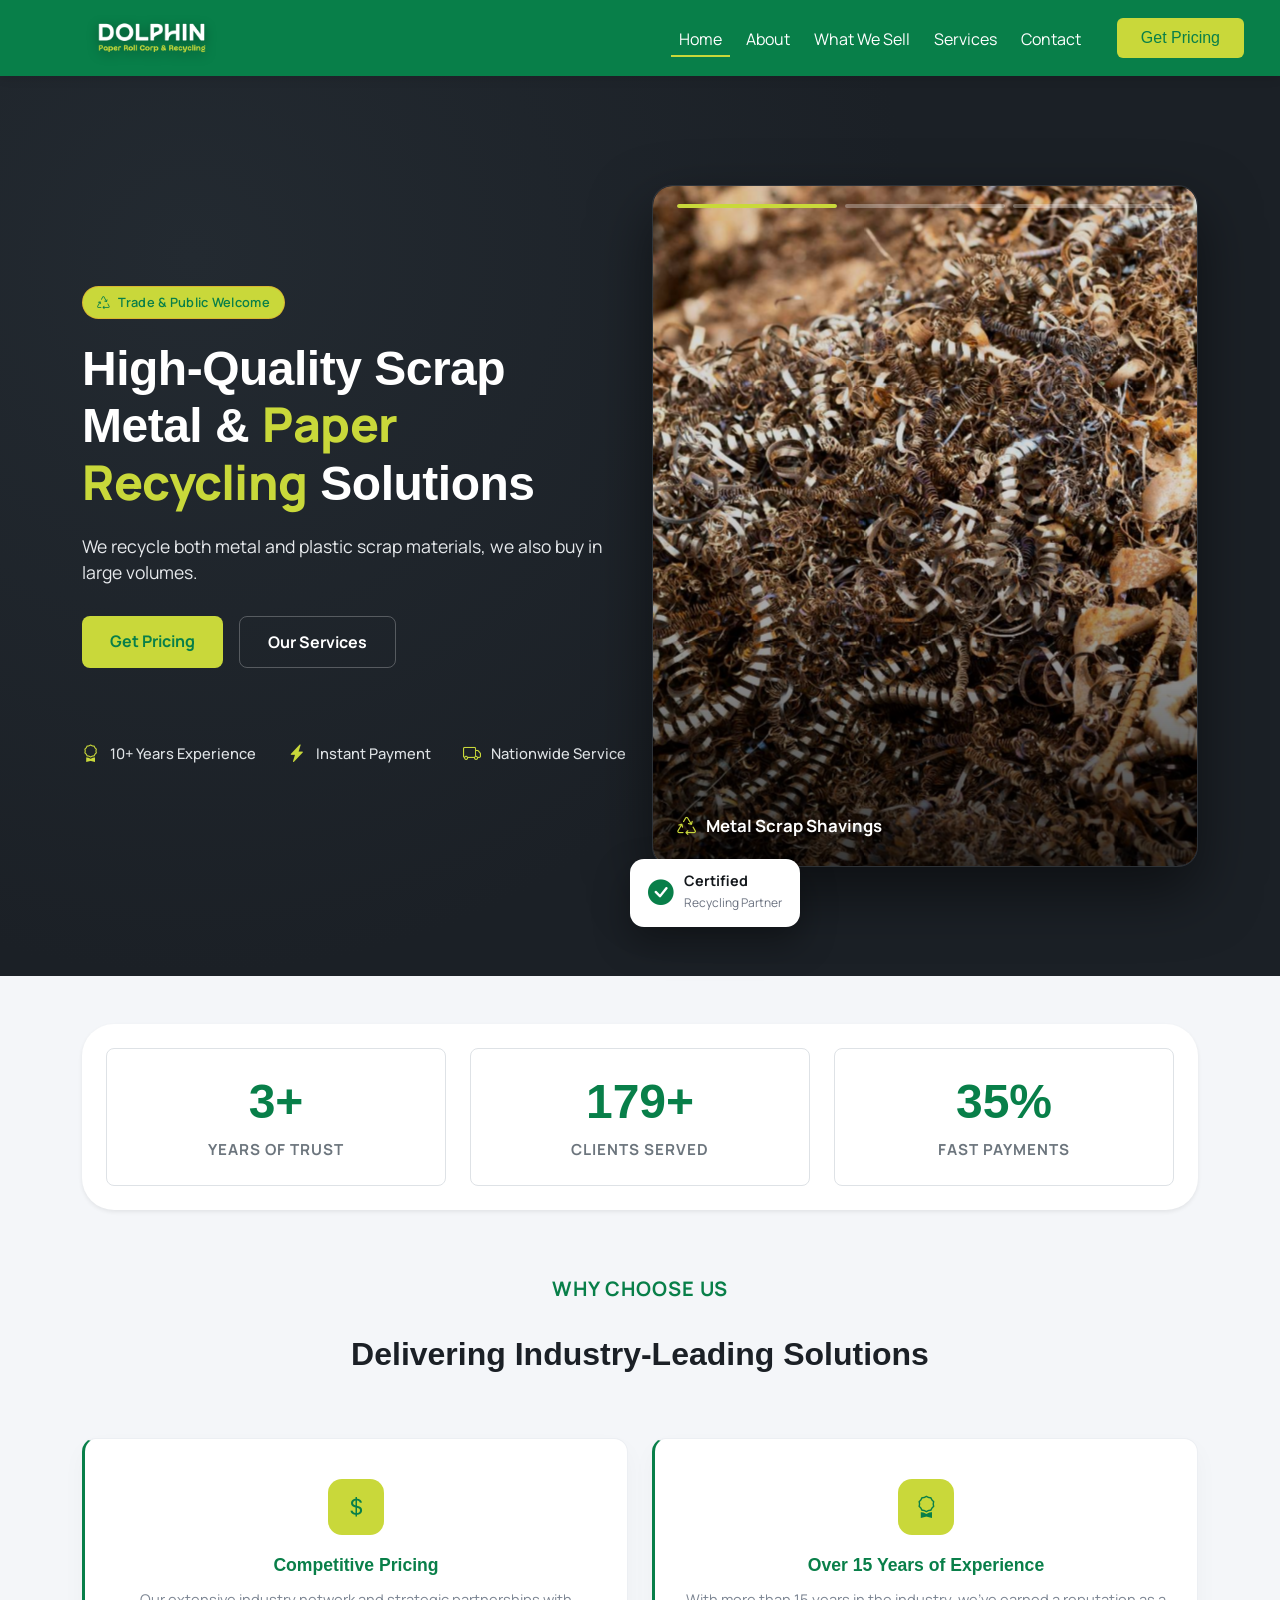
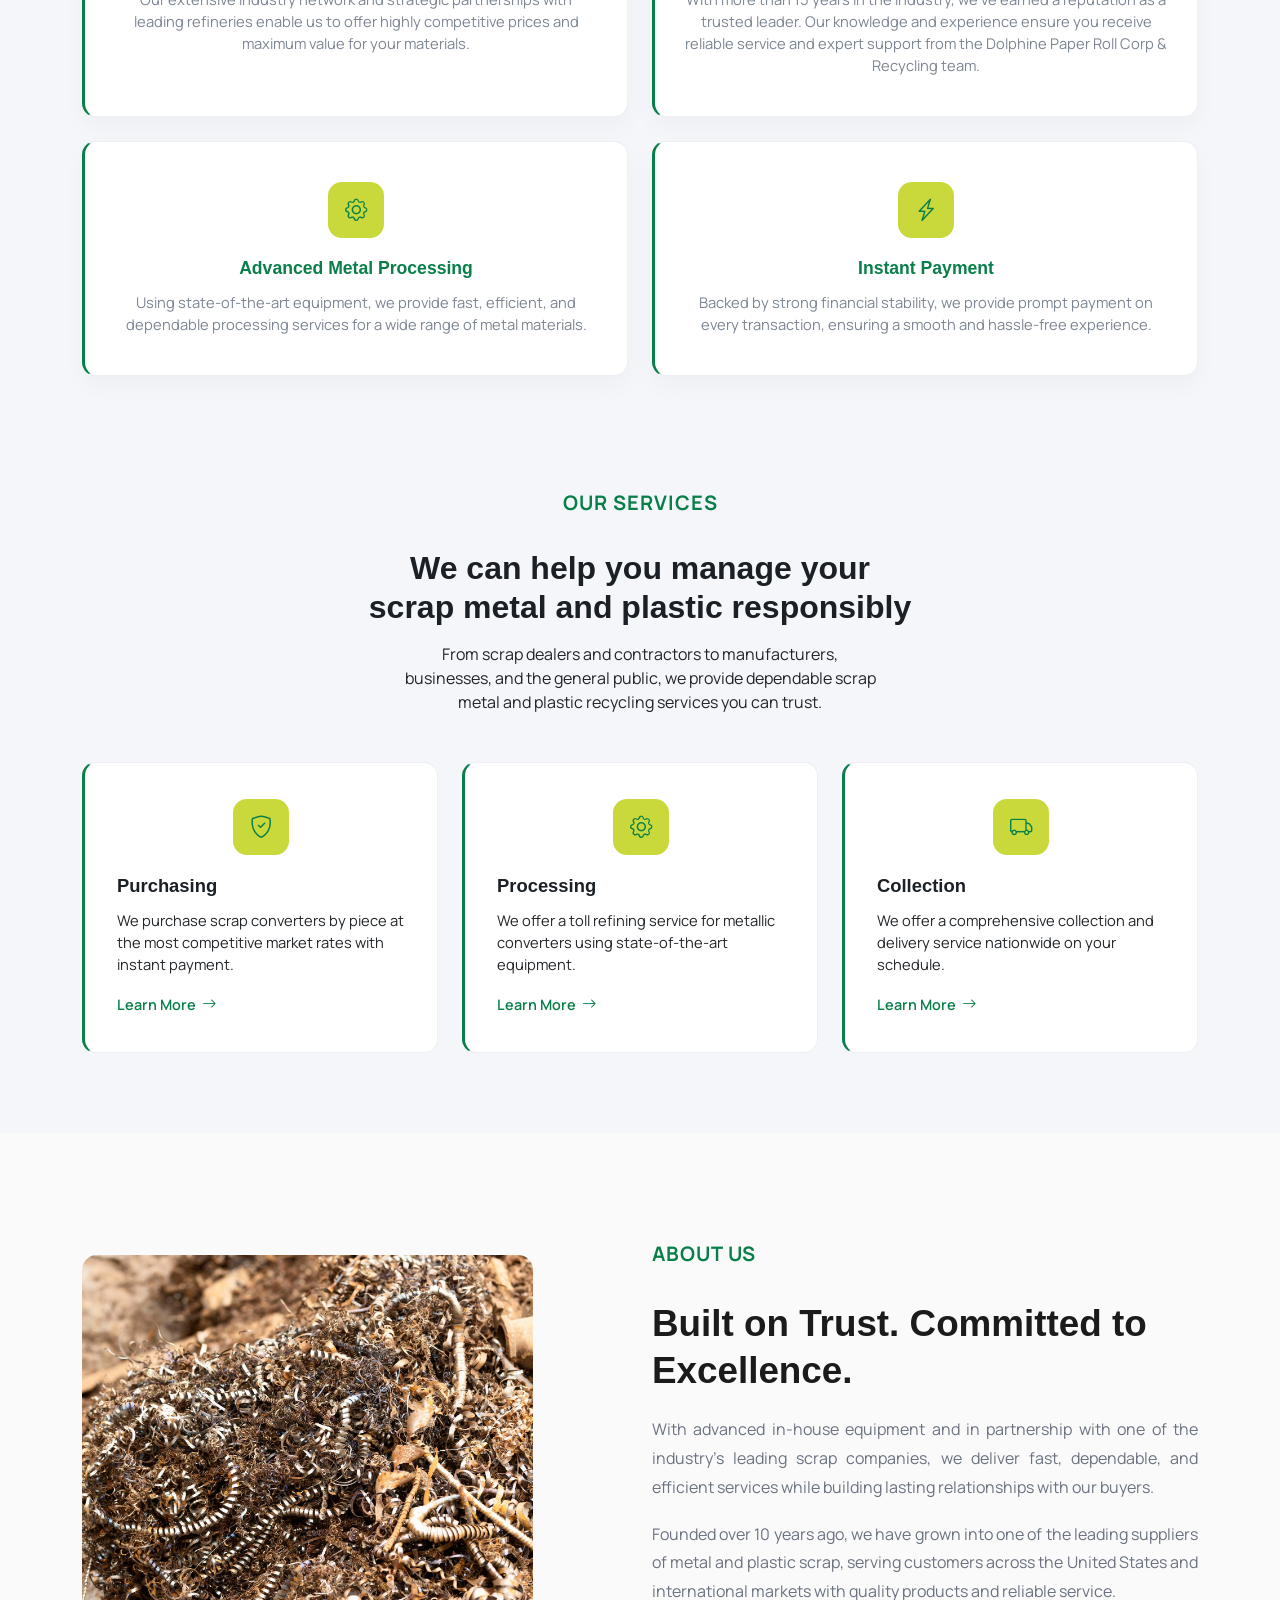
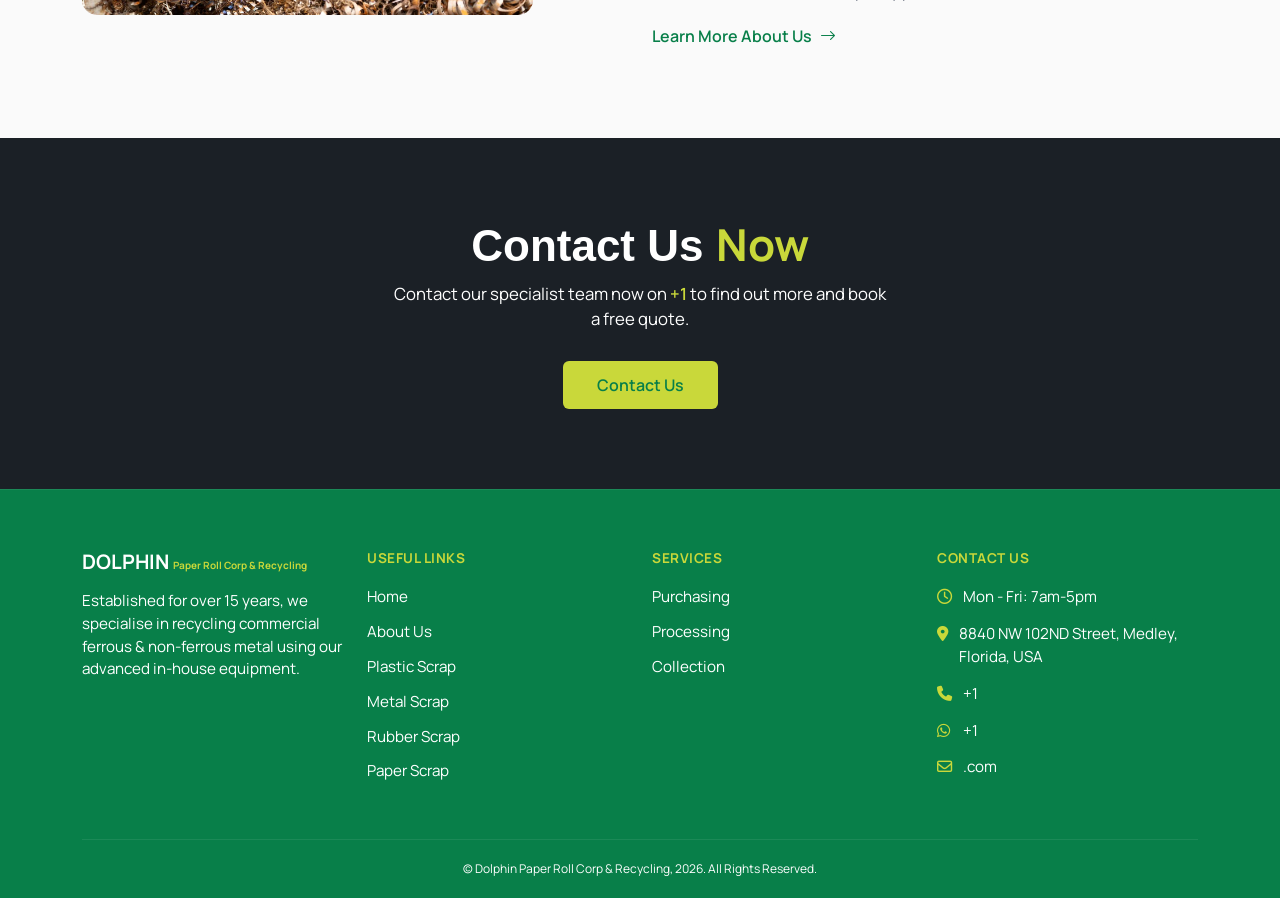
==== index.html @ 113de3b0 "Add files via upload" ====
<!DOCTYPE html>
<html lang="en">

<head>
    <meta charset="UTF-8">
    <meta name="viewport" content="width=device-width, initial-scale=1.0">

    <link href="https://cdn.jsdelivr.net/npm/bootstrap@5.3.8/dist/css/bootstrap.min.css" rel="stylesheet"
        integrity="sha384-sRIl4kxILFvY47J16cr9ZwB07vP4J8+LH7qKQnuqkuIAvNWLzeN8tE5YBujZqJLB" crossorigin="anonymous">

    <!-- Bootstrap Icons -->
    <link rel="stylesheet" href="https://cdn.jsdelivr.net/npm/bootstrap-icons@1.11.3/font/bootstrap-icons.css">
    <!-- Google Font -->
    <link rel="preconnect" href="https://fonts.googleapis.com">
    <link href="https://fonts.googleapis.com/css2?family=Manrope:wght@400;500;600;700;800&display=swap"
        rel="stylesheet">

    <link rel="stylesheet" href="https://cdnjs.cloudflare.com/ajax/libs/font-awesome/6.7.2/css/all.min.css">

    <link rel="stylesheet" href="dolphin.css">

    <title>Dolphin Paper Roll Corp & Recycling</title>
</head>

<body>

    <!-- navbar -->

    <nav class="navbar navbar-expand-lg py-3 custom-navbar sticky-top">
        <div class="container-fluid mx-4">

            <!-- Logo -->
            <a class="navbar-brand logo-wrap" href="#">
                <img src="DOLPHIN.png" alt="Dolphin Logo" class="logo-img">
            </a>

            <!-- Custom animated toggler -->
            <button class="nav-toggler" type="button" id="navToggler" aria-controls="mobileNav" aria-expanded="false"
                aria-label="Toggle navigation">
                <span class="bar bar1"></span>
                <span class="bar bar2"></span>
                <span class="bar bar3"></span>
            </button>

            <!-- Desktop links -->
            <div class="navbar-collapse-desktop justify-content-end" id="navbarNav">
                <ul class="navbar-nav align-items-lg-center">
                    <li class="nav-item"><a class="nav-link" href="index.html">Home</a></li>
                    <li class="nav-item"><a class="nav-link" href="about.html">About</a></li>
                    <li class="nav-item"><a class="nav-link" href="wws.html">What We Sell</a></li>
                    <li class="nav-item"><a class="nav-link" href="services.html">Services</a></li>
                    <li class="nav-item"><a class="nav-link" href="contact.html">Contact</a></li>
                    <li class="nav-item ms-lg-4 mt-3 mt-lg-0">
                        <button class="btn btn-quote">Get Pricing</button>
                    </li>
                </ul>
            </div>

        </div>

        <!-- Mobile slide-in panel -->
        <div class="mobile-nav" id="mobileNav">
            <ul class="mobile-nav-links">
                <li><a href="index.html" class="active">Home</a></li>
                <li><a href="about.html">About</a></li>
                <li><a href="wws.html">What We Sell</a></li>
                <li><a href="services.html">Services</a></li>
                <li><a href="contact.html">Contact</a></li>
                <li class="mt-4"><button class="btn btn-quote w-100">Get Pricing</button></li>
            </ul>
        </div>

        <!-- Dark overlay behind mobile panel -->
        <div class="nav-overlay" id="navOverlay"></div>
    </nav>


    <!-- hero section -->

    <section class="hero-section">
        <div class="container">
            <div class="row align-items-center gy-5">

                <!-- LEFT: Text content -->
                <div class="col-lg-6 hero-text order-2 order-lg-1">
                    <span class="eyebrow">
                        <i class="bi bi-recycle"></i> Trade &amp; Public Welcome
                    </span>

                    <h1 class="hero-heading">
                        High-Quality Scrap Metal &amp;
                        <span class="accent"> Paper Recycling</span> Solutions
                    </h1>

                    <p class="hero-subtext">
                        We recycle both metal and plastic scrap materials, we also buy in large volumes.
                    </p>
                    <!--  <p class="hero-subtext-muted">Open to both Trade and Public.</p> -->

                    <div class="hero-buttons py-4">
                        <a href="#quote" class="btn btn-cta-primary">Get Pricing</a>
                        <a href="#services" class="btn btn-cta-secondary">Our Services</a>
                    </div>

                    <div class="hero-stats">
                        <div class="stat-item">
                            <i class="bi bi-award"></i>
                            <span>10+ Years Experience</span>
                        </div>
                        <div class="stat-item">
                            <i class="bi bi-lightning-charge-fill"></i>
                            <span>Instant Payment</span>
                        </div>
                        <div class="stat-item">
                            <i class="bi bi-truck"></i>
                            <span>Nationwide Service</span>
                        </div>
                    </div>
                </div>

                <!-- RIGHT: Image slideshow card -->
                <div class="col-lg-6 order-1 order-lg-2">
                    <div class="slideshow-card">
                        <div id="heroCarousel" class="carousel slide hero-carousel" data-bs-ride="carousel"
                            data-bs-interval="3500">
                            <div class="carousel-inner">

                                <div class="carousel-item active">
                                    <img src="4.jpg" alt="Scrap metal yard">
                                    <div class="slide-caption">
                                        <i class="bi bi-recycle"></i> Metal Scrap Shavings
                                    </div>
                                </div>

                                <div class="carousel-item">
                                    <img src="2.jpg" alt="Recycling truck loading scrap">
                                    <div class="slide-caption">
                                        <i class="bi bi-truck"></i>Scrap Collection
                                    </div>
                                </div>

                                <div class="carousel-item">
                                    <img src="3.jpg" alt="Plastic recycling bales">
                                    <div class="slide-caption">
                                        <i class="bi bi-arrow-repeat"></i> Metal Recycling
                                    </div>
                                </div>

                            </div>

                            <!-- Progress indicators -->
                            <div class="carousel-progress">
                                <button type="button" data-bs-target="#heroCarousel" data-bs-slide-to="0" class="active"
                                    aria-current="true" aria-label="Slide 1"><span></span></button>
                                <button type="button" data-bs-target="#heroCarousel" data-bs-slide-to="1"
                                    aria-label="Slide 2"><span></span></button>
                                <button type="button" data-bs-target="#heroCarousel" data-bs-slide-to="2"
                                    aria-label="Slide 3"><span></span></button>
                            </div>
                        </div>

                        <div class="floating-badge">
                            <i class="bi bi-check-circle-fill"></i>
                            <div>
                                <strong>Certified</strong>
                                <small>Recycling Partner</small>
                            </div>
                        </div>
                    </div>
                </div>

            </div>
        </div>
    </section>


    <!-- counter animation -->
    <section class="py-5" style="background-color: #f4f6f9;">
        <div class="container">

            <div class="bg-white rounded-5 shadow-sm p-4">

                <div class="row g-4 text-center">

                    <!-- Card 1 -->
                    <div class="col-md-4 rounded-3">
                        <div class="border rounded-3 py-4 px-3 h-100 bg-white">
                            <h2 class="fw-bold display-5 mb-2 counter" style="color:#087f49;" data-target="10"
                                data-suffix="+">
                                0
                            </h2>

                            <p class="text-uppercase fw-bold text-secondary mb-0"
                                style="font-size:0.95rem; letter-spacing:1px;">
                                Years of Trust
                            </p>
                        </div>
                    </div>

                    <!-- Card 2 -->
                    <div class="col-md-4">
                        <div class="border rounded-3 py-4 px-3 h-100 bg-white">
                            <h2 class="fw-bold display-5 mb-2 counter" style="color:#087f49;" data-target="500"
                                data-suffix="+">
                                0
                            </h2>

                            <p class="text-uppercase fw-bold text-secondary mb-0"
                                style="font-size:0.95rem; letter-spacing:1px;">
                                Clients Served
                            </p>
                        </div>
                    </div>

                    <!-- Card 3 -->
                    <div class="col-md-4">
                        <div class="border rounded-3 py-4 px-3 h-100 bg-white">
                            <h2 class="fw-bold display-5 mb-2 counter" style="color:#087f49;" data-target="100"
                                data-suffix="%">
                                0
                            </h2>

                            <p class="text-uppercase fw-bold text-secondary mb-0"
                                style="font-size:0.95rem; letter-spacing:1px;">
                                Fast Payments
                            </p>
                        </div>
                    </div>

                </div>

            </div>

        </div>
    </section>



    <!-- Why Choose Us -->
    <section class="choose py-3">
        <div class="container">
            <div class="text-center mb-5">
                <div class="eyebro">Why Choose Us</div>
                <h2 class="section-title py-3">Delivering Industry-Leading Solutions</h2>
            </div>
            <div class="row g-4">
                <div class="col-md-6">
                    <div class="feature-card">
                        <div class="icon-badge"><i class="bi bi-currency-dollar"></i></div>
                        <h4>Competitive Pricing</h4>
                        <p>Our extensive industry network and strategic partnerships with leading refineries enable us
                            to offer highly competitive prices and maximum value for your materials.</p>
                    </div>
                </div>
                <div class="col-md-6">
                    <div class="feature-card">
                        <div class="icon-badge"><i class="bi bi-award"></i></div>
                        <h4>Over 15 Years of Experience</h4>
                        <p>With more than 15 years in the industry, we've earned a reputation as a trusted leader. Our
                            knowledge and experience ensure you receive reliable service and expert support from the
                            Dolphine Paper Roll Corp & Recycling team.</p>
                    </div>
                </div>
                <div class="col-md-6">
                    <div class="feature-card">
                        <div class="icon-badge"><i class="bi bi-gear"></i></div>
                        <h4>Advanced Metal Processing</h4>
                        <p>Using state-of-the-art equipment, we provide fast, efficient, and dependable processing
                            services for a wide range of metal materials.</p>
                    </div>
                </div>
                <div class="col-md-6">
                    <div class="feature-card">
                        <div class="icon-badge"><i class="bi bi-lightning-charge"></i></div>
                        <h4>Instant Payment</h4>
                        <p>Backed by strong financial stability, we provide prompt payment on every transaction,
                            ensuring a smooth and hassle-free experience.</p>
                    </div>
                </div>
            </div>
        </div>
    </section>




    <!-- Our Services -->
    <section class="our-services">
        <div class="container">
            <div class="text-center mb-5">
                <div class="eyebro py-3">Our Services</div>
                <h2 class="section-title">We can help you manage your<br>scrap metal and plastic responsibly</h2>
                <p class="lead-sub mt-3">From scrap dealers and contractors to manufacturers, businesses, and the
                    general public, we provide dependable scrap metal and plastic recycling services you can trust.</p>
            </div>
            <div class="row g-4">
                <div class="col-md-4">
                    <div class="service-card">
                        <div class="icon-badge"><i class="bi bi-shield-check"></i></div>
                        <h4>Purchasing</h4>
                        <p>We purchase scrap converters by piece at the most competitive market rates with instant
                            payment.</p> <a href="#" class="learn-more">Learn More <i class="bi bi-arrow-right"></i></a>
                    </div>
                </div>
                <div class="col-md-4">
                    <div class="service-card">
                        <div class="icon-badge"><i class="bi bi-gear"></i></div>
                        <h4>Processing</h4>
                        <p>We offer a toll refining service for metallic converters using state-of-the-art equipment.
                        </p> <a href="#" class="learn-more">Learn More <i class="bi bi-arrow-right"></i></a>
                    </div>
                </div>
                <div class="col-md-4">
                    <div class="service-card">
                        <div class="icon-badge"><i class="bi bi-truck"></i></div>
                        <h4>Collection</h4>
                        <p>We offer a comprehensive collection and delivery service nationwide on your schedule.</p> <a
                            href="#" class="learn-more">Learn More <i class="bi bi-arrow-right"></i></a>
                    </div>
                </div>
            </div>
        </div>
    </section>




    <!-- about section  -->

    <section class="about-section">
        <div class="container">
            <div class="row align-items-center gy-4">

                <div class="col-lg-5">
                    <div class="about-image">
                        <img src="4.jpg" alt="Worker sorting scrap metal in a recycling facility">
                    </div>
                </div>

                <div class="col-lg-6 offset-lg-1">
                    <div class="eyebro py-3">About Us</div>

                    <h2 class="about-heading">
                        Built on Trust. Committed to Excellence.
                    </h2>

                    <p class="about-text">
                        With advanced in-house equipment and in partnership with one of the industry's leading scrap
                        companies, we deliver fast, dependable, and efficient services while building lasting
                        relationships with our buyers.
                    </p>

                    <p class="about-text">
                        Founded over 10 years ago, we have grown into one of the leading suppliers of metal and plastic
                        scrap, serving customers across the United States and international markets with quality
                        products and reliable service.
                    </p>

                    <a href="#" class="learn-more-link">
                        Learn More About Us
                        <i class="bi bi-arrow-right"></i>
                    </a>
                </div>

            </div>
        </div>
    </section>


    <!-- Contact CTA Section -->
    <section class="cta-section">
        <div class="container reveal reveal-scale">
            <h1>Contact Us <span class="highlight">Now</span></h1>
            <p> Contact our specialist team now on <a href="tel:+15053566399">+1</a> to find out more and
                book a free quote. </p> <a href="#" class="btn btn-contact">Contact Us</a>
        </div>
    </section>


    <!-- Footer -->
    <footer>
        <div class="container">
            <div class="row gy-4">
                <div class="col-md-6 col-lg-3 reveal reveal-up" data-delay="0">
                    <h5 class="brand-name fw-bold mb-3">DOLPHIN <span class="accent">Paper Roll Corp & Recycling</span>
                    </h5>
                    <p>Established for over 15 years, we specialise in recycling commercial ferrous &amp; non-ferrous
                        metal using our advanced in-house equipment.</p>
                </div>
                <div class="col-md-6 col-lg-3 reveal reveal-up" data-delay="80">
                    <h6>USEFUL LINKS</h6>
                    <ul>
                        <li><a href="#">Home</a></li>
                        <li><a href="#">About Us</a></li>
                        <li><a href="#">Plastic Scrap</a></li>
                        <li><a href="#">Metal Scrap</a></li>
                        <li><a href="#">Rubber Scrap</a></li>
                        <li><a href="#">Paper Scrap</a></li>
                    </ul>
                </div>
                <div class="col-md-6 col-lg-3 reveal reveal-up" data-delay="160">
                    <h6>SERVICES</h6>
                    <ul>
                        <li><a href="#">Purchasing</a></li>
                        <li><a href="#">Processing</a></li>
                        <li><a href="#">Collection</a></li>
                    </ul>
                </div>
                <div class="col-md-6 col-lg-3 reveal reveal-up" data-delay="240">
                    <h6>CONTACT US</h6>
                    <ul class="contact-list">
                        <li><i class="fa-regular fa-clock"></i><span>Mon - Fri: 7am-5pm</span></li>
                        <li><i class="fa-solid fa-location-dot"></i><span>8840 NW 102ND Street, Medley, Florida,
                                USA</span>
                        </li>
                        <li><i class="fa-solid fa-phone"></i><span>+1</span></li>
                        <li><i class="fa-brands fa-whatsapp"></i><span>+1 </span></li>
                        <li><i class="fa-regular fa-envelope"></i><span>.com</span></li>
                    </ul>
                </div>
            </div>
            <div class="footer-bottom">
                <p class="mb-0">&copy; Dolphin Paper Roll Corp & Recycling, <span id="current-year"></span>. All Rights
                    Reserved.</p>
            </div>
        </div>
    </footer>





    <!-- Back to top -->
    <button id="backToTop" class="back-to-top" aria-label="Back to top">
        <i class="bi bi-arrow-up"></i>
    </button>




    <script src="https://cdn.jsdelivr.net/npm/bootstrap@5.3.8/dist/js/bootstrap.bundle.min.js"
        integrity="sha384-FKyoEForCGlyvwx9Hj09JcYn3nv7wiPVlz7YYwJrWVcXK/BmnVDxM+D2scQbITxI"
        crossorigin="anonymous"></script>
    <script src="dolphin.js"></script>

</body>

</html>
---- dolphin.css ----
:root {
    --nav-bg: #087f49;
    --nav-accent: #c9d83a;
    --nav-accent-dark: #a7b82a;
}

/* ===========================================================
   SCROLL-REVEAL ANIMATION SYSTEM
   Add `.reveal` + a direction modifier + optional data-delay
   attribute (ms) to any element; JS toggles `.in-view` when
   the element enters the viewport.
   =========================================================== */
.reveal {
    opacity: 0;
    transition: opacity 0.9s cubic-bezier(0.22, 1, 0.36, 1),
        transform 0.9s cubic-bezier(0.22, 1, 0.36, 1);
    will-change: transform, opacity;
}

.reveal-up {
    transform: translateY(55px);
}

.reveal-left {
    transform: translateX(-70px);
}

.reveal-right {
    transform: translateX(70px);
}

.reveal-scale {
    transform: scale(0.9);
}

.reveal.in-view {
    opacity: 1;
    transform: translate(0, 0) scale(1);
}

@media (prefers-reduced-motion: reduce) {
    .reveal {
        opacity: 1 !important;
        transform: none !important;
        transition: none !important;
    }
}

/* ===== Base navbar ===== */
.custom-navbar {
    background-color: var(--nav-bg);
    z-index: 1000;
    height: 76px;
    padding-top: 0;
    padding-bottom: 0;
    overflow: visible;
    box-shadow: 0 2px 10px rgba(0, 0, 0, .12);
    transition: transform 0.3s ease, height 0.35s cubic-bezier(0.4, 0, 0.2, 1);
}

/* Compact / elevated state once the page has scrolled */
.custom-navbar.scrolled {
    height: 62px;
    box-shadow: 0 6px 20px rgba(0, 0, 0, .2);
}

.custom-navbar.scrolled .logo-img {
    height: 150px;
}

.custom-navbar .container-fluid {
    height: 100%;
    overflow: visible;
}

/* ===== Logo: sized larger than the bar, overlapping it slightly ===== */
.logo-wrap {
    position: relative;
    display: inline-flex;
    align-items: center;
    height: 100%;
    padding: 0 16px;
    overflow: visible;
}

/* .logo-wrap::before {
    content: "";
    position: absolute;
    inset: 8px 4px;
    background: rgba(255, 255, 255, 0.16);
    border-radius: 10px;
    transition: background 0.3s ease;
    z-index: 0;
}

.logo-wrap:hover::before {
    background: rgba(255, 255, 255, 0.26);
} */

.logo-img {
    position: relative;
    height: 200px;
    width: auto;
    z-index: 1;
    filter: drop-shadow(0 3px 6px rgba(0, 0, 0, 0.4));
    transition:
        transform 0.3s ease,
        height 0.35s cubic-bezier(0.4, 0, 0.2, 1);
}

.logo-wrap:hover .logo-img {
    transform: scale(1.04);
}

/* ===== Desktop nav links ===== */
.navbar-collapse-desktop {
    display: none;
}

@media (min-width: 992px) {
    .navbar-collapse-desktop {
        display: flex;
        flex-grow: 1;
    }
}

.custom-navbar .nav-link {
    position: relative;
    color: #fff !important;
    padding-bottom: 6px;
    margin: 0 4px;
}

/* Underline hover animation */
.custom-navbar .nav-link::after {
    content: "";
    position: absolute;
    left: 0;
    bottom: 0;
    width: 0;
    height: 2px;
    background-color: var(--nav-accent);
    transition: width 0.35s cubic-bezier(0.4, 0, 0.2, 1);
}

.custom-navbar .nav-link:hover::after,
.custom-navbar .nav-link.active::after {
    width: 100%;
}

/* ===== Button animation ===== */
.btn-quote {
    position: relative;
    overflow: hidden;
    z-index: 1;
    background-color: var(--nav-accent);
    color: #087f49;
    font-weight: 500;
    border: none;
    font-family: 'Segoe UI', Arial, sans-serif;
    padding: 8px 24px;
    border-radius: 6px;
    transition: color 0.35s ease, transform 0.25s ease, box-shadow 0.25s ease;
}

.btn-quote::before {
    content: "";
    position: absolute;
    top: 0;
    left: 0;
    width: 0;
    height: 100%;
    background-color: white;
    z-index: -1;
    transition: width 0.4s cubic-bezier(0.4, 0, 0.2, 1);
}

.btn-quote:hover {
    color: #087f49;
    transform: translateY(-2px);
    box-shadow: 0 8px 18px rgba(0, 0, 0, 0.25);
}

.btn-quote:hover::before {
    width: 100%;
}

.btn-quote:active {
    transform: translateY(0) scale(0.97);
}

/* ===== Custom animated toggler (hamburger <-> X) ===== */
.nav-toggler {
    display: flex;
    flex-direction: column;
    justify-content: space-between;
    width: 30px;
    height: 22px;
    background: transparent;
    border: none;
    padding: 0;
    cursor: pointer;
    z-index: 1100;
}

@media (min-width: 992px) {
    .nav-toggler {
        display: none;
    }
}

.nav-toggler .bar {
    display: block;
    height: 3px;
    width: 100%;
    background-color: #fff;
    border-radius: 2px;
    transition: transform 0.35s cubic-bezier(0.4, 0, 0.2, 1),
        opacity 0.25s ease,
        background-color 0.3s ease;
}

.nav-toggler.active .bar1 {
    transform: translateY(9.5px) rotate(45deg);
}

.nav-toggler.active .bar2 {
    opacity: 0;
}

.nav-toggler.active .bar3 {
    transform: translateY(-9.5px) rotate(-45deg);
}

/* ===== Mobile slide-in panel (right -> left) ===== */
.mobile-nav {
    position: fixed;
    top: 0;
    right: 0;
    height: 100vh;
    width: min(75vw, 320px);
    background-color: var(--nav-bg);
    box-shadow: -4px 0 24px rgba(0, 0, 0, 0.25);
    transform: translateX(100%);
    transition: transform 0.45s cubic-bezier(0.22, 1, 0.36, 1);
    z-index: 1050;
    padding: 90px 32px 32px;
}

.mobile-nav.show {
    transform: translateX(0);
}

.mobile-nav-links {
    list-style: none;
    padding: 0;
    margin: 0;
}

.mobile-nav-links li {
    margin-bottom: 22px;
}

.mobile-nav-links a {
    position: relative;
    color: #fff;
    text-decoration: none;
    font-size: 18px;
    padding-bottom: 4px;
}

.mobile-nav-links a::after {
    content: "";
    position: absolute;
    left: 0;
    bottom: 0;
    width: 0;
    height: 2px;
    background-color: var(--nav-accent);
    transition: width 0.35s ease;
}

.mobile-nav-links a:hover::after,
.mobile-nav-links a.active::after {
    width: 100%;
}

@media (min-width: 992px) {

    .mobile-nav,
    .nav-overlay {
        display: none;
    }
}

/* ===== Overlay behind the panel ===== */
.nav-overlay {
    position: fixed;
    inset: 0;
    background: rgba(0, 0, 0, 0.45);
    opacity: 0;
    pointer-events: none;
    transition: opacity 0.4s ease;
    z-index: 1040;
}

.nav-overlay.show {
    opacity: 1;
    pointer-events: auto;
}




/* hero section */

:root {
    --bg-dark: #14181c;
    --bg-dark-2: #1b2026;
    --orange: #c9d83a;
    --orange-light: #c9d83a;
    --text-muted: #b7bec6;
}

* {
    font-family: 'Manrope', system-ui, sans-serif;
}

/* .hero-section {
  background-color: var(--bg-dark);
  color: #fff;
} */

.hero-section {
    background: radial-gradient(circle at 15% 20%, #232a31 0%, var(--bg-dark) 55%);
    padding: 100px 0;
    min-height: 100vh;
    display: flex;
    align-items: center;
    color: #fff;
}

/* ---------- Text side ---------- */
.eyebrow {
    display: inline-flex;
    align-items: center;
    gap: 8px;
    background: #c9d83a;
    color: #087f49;
    border: 1px solid rgba(255, 106, 26, 0.3);
    padding: 6px 14px;
    border-radius: 50px;
    font-size: 0.8rem;
    font-weight: 600;
    letter-spacing: 0.3px;
    margin-bottom: 22px;
}

.hero-heading {
    font-size: 3rem;
    font-weight: 800;
    line-height: 1.15;
    margin-bottom: 22px;
    letter-spacing: -0.5px;
}

.hero-heading .accent {
    color: var(--orange);
}

.hero-subtext {
    font-size: 1.1rem;
    color: #e6e9ec;
    max-width: 520px;
    margin-bottom: 6px;
}

.hero-subtext-muted {
    font-size: 0.95rem;
    color: var(--text-muted);
    margin-bottom: 34px;
}

.hero-buttons {
    display: flex;
    gap: 16px;
    margin-bottom: 48px;
    flex-wrap: wrap;
}

.btn-cta-primary {
    background: var(--orange);
    color: #087f49;
    font-weight: 700;
    padding: 13px 28px;
    border-radius: 8px;
    border: none;
    /*  box-shadow: 0 8px 20px rgba(255, 106, 26, 0.35); */
    transition: all 0.25s ease;
}

.btn-cta-primary:hover {
    background: rgba(255, 255, 255, 0.08);
    color: #fff;
    border-color: rgba(255, 255, 255, 0.45);

    /*   box-shadow: 0 12px 26px rgba(255, 106, 26, 0.45); */
}

.btn-cta-secondary {
    background: transparent;
    color: #fff;
    font-weight: 700;
    padding: 13px 28px;
    border-radius: 8px;
    border: 1px solid rgba(255, 255, 255, 0.25);
    transition: all 0.25s ease;
}

.btn-cta-secondary:hover {
    background: rgba(255, 255, 255, 0.08);
    color: #fff;
    border-color: rgba(255, 255, 255, 0.45);
}

.hero-stats {
    display: flex;
    gap: 32px;
    flex-wrap: wrap;
}

.stat-item {
    display: flex;
    align-items: center;
    gap: 10px;
    font-size: 0.92rem;
    color: #dfe3e6;
    font-weight: 500;
}

.stat-item i {
    color: var(--orange);
    font-size: 1.1rem;
}

/* ---------- Image / slideshow side ---------- */
.slideshow-card {
    position: relative;
    border-radius: 20px;
    overflow: visible;
}

.hero-carousel {
    border-radius: 20px;
    overflow: hidden;
    box-shadow: 0 25px 60px rgba(0, 0, 0, 0.5);
    border: 1px solid rgba(255, 255, 255, 0.08);
}

.hero-carousel .carousel-inner {
    border-radius: 20px;
    aspect-ratio: 4 / 5;
}

.hero-carousel .carousel-item {
    height: 100%;
}

.hero-carousel .carousel-item img {
    width: 100%;
    height: 100%;
    object-fit: cover;
    filter: brightness(0.85) saturate(1.05);
    transform: scale(1.08);
    animation: kenburns 6s ease-in-out forwards;
}

@keyframes kenburns {
    0% {
        transform: scale(1.08);
    }

    100% {
        transform: scale(1.16);
    }
}

/* Smooth crossfade instead of Bootstrap's default slide */
.hero-carousel .carousel-item {
    transition: opacity 1.2s ease-in-out;
}

.hero-carousel .carousel-item.active,
.hero-carousel .carousel-item-next.carousel-item-start,
.hero-carousel .carousel-item-prev.carousel-item-end {
    transform: none;
}

.hero-carousel .carousel-item-next,
.hero-carousel .carousel-item-prev {
    position: absolute;
    top: 0;
}

.hero-carousel .active.carousel-item-start,
.hero-carousel .active.carousel-item-end {
    opacity: 0;
}

.hero-carousel .carousel-item-next.carousel-item-start,
.hero-carousel .carousel-item-prev.carousel-item-end {
    opacity: 1;
}

/* gradient overlay for readability of captions */
.hero-carousel .carousel-item::after {
    content: "";
    position: absolute;
    inset: 0;
    background: linear-gradient(180deg, rgba(0, 0, 0, 0) 45%, rgba(0, 0, 0, 0.75) 100%);
    pointer-events: none;
}

.slide-caption {
    position: absolute;
    left: 24px;
    bottom: 26px;
    z-index: 2;
    color: #fff;
    font-weight: 700;
    font-size: 1.05rem;
    display: flex;
    align-items: center;
    gap: 10px;
    opacity: 0;
    transform: translateY(14px);
    animation: captionRise 0.8s ease forwards 0.5s;
}

@keyframes captionRise {
    to {
        opacity: 1;
        transform: translateY(0);
    }
}

.slide-caption i {
    color: var(--orange-light);
    font-size: 1.2rem;
}

/* Progress-bar style indicators */
.carousel-progress {
    position: absolute;
    top: 18px;
    left: 24px;
    right: 24px;
    z-index: 3;
    display: flex;
    gap: 8px;
}

.carousel-progress button {
    flex: 1;
    height: 4px;
    border: none;
    background: rgba(255, 255, 255, 0.3);
    border-radius: 4px;
    padding: 0;
    position: relative;
    overflow: hidden;
    cursor: pointer;
}

.carousel-progress button span {
    position: absolute;
    inset: 0;
    background: var(--orange);
    width: 0%;
    border-radius: 4px;
}

.carousel-progress button.active span {
    animation: fillProgress 3.5s linear forwards;
}

@keyframes fillProgress {
    from {
        width: 0%;
    }

    to {
        width: 100%;
    }
}

/* Floating badge */
.floating-badge {
    position: absolute;
    bottom: -60px;
    left: -22px;
    background: #fff;
    color: #14181c;
    border-radius: 14px;
    padding: 14px 18px;
    display: flex;
    align-items: center;
    gap: 10px;
    box-shadow: 0 15px 35px rgba(0, 0, 0, 0.35);
    z-index: 4;
    animation: floatBadge 3.5s ease-in-out infinite;
}

.floating-badge i {
    color: #087f49;
    font-size: 1.6rem;
}

.floating-badge strong {
    display: block;
    font-size: 0.9rem;
    line-height: 1.1;
}

.floating-badge small {
    color: #6b7280;
    font-size: 0.75rem;
}

@keyframes floatBadge {

    0%,
    100% {
        transform: translateY(0);
    }

    50% {
        transform: translateY(-8px);
    }
}

/* ---------- Responsive ---------- */
@media (max-width: 991.98px) {
    .hero-section {
        padding: 60px 0;
        text-align: center;
    }

    .hero-heading {
        font-size: 2.2rem;
    }

    .hero-subtext {
        margin-left: auto;
        margin-right: auto;
    }

    .hero-buttons {
        justify-content: center;
    }

    .hero-stats {
        justify-content: center;
    }

    .floating-badge {
        left: 16px;
    }
}

@media (max-width: 575.98px) {
    .hero-heading {
        font-size: 1.8rem;
    }

    .hero-carousel .carousel-inner {
        aspect-ratio: 4 / 4.5;
    }
}

@media (prefers-reduced-motion: reduce) {
    .hero-carousel .carousel-item img {
        animation: none;
    }

    .floating-badge {
        animation: none;
    }

    .slide-caption {
        animation: none;
        opacity: 1;
        transform: none;
    }
}


/*  why choose us */

:root {
    --cravy: white;
    --orangy: #087f49;
    --orangy-light: #fbe4d5;
    --grayy-text: #7c8592;
    --sectionn-bg: #f4f6f9;
}

.choose {
    font-family: 'Poppins', sans-serif;
    color: var(--grayy-text);
    background: var(--sectionn-bg);

}

h1,
h2,
h3,
h4,
.font-heading {
    font-family: 'Poppins', sans-serif;
    color: var(--cravy);
    font-weight: 700;
}

.eyebro {
    color: var(--orangy);
    font-weight: 600;
    letter-spacing: .08em;
    font-size: 20px;
    font-weight: bold;
    text-transform: uppercase;
}

.section-title {
    font-size: 2rem;
    margin-bottom: .5rem;
    color: #1b2026;
}

/* -------- Why Choose Us -------- */
.why-choose {
    padding: 80px 0;
    background: #ffffff;
}

.feature-card {
    background: #fff;
    border: 1px solid #eceff3;
    border-radius: 14px;
    padding: 40px 30px;
    height: 100%;
    border-left: 3px solid #087F49;
    text-align: center;
    box-shadow: 0 10px 25px rgba(20, 30, 60, 0.03);
    transition: transform 0.45s cubic-bezier(0.22, 1, 0.36, 1),
        box-shadow 0.45s ease,
        border-color 0.45s ease;
}

.feature-card:hover {
    transform: translateY(-10px);
    box-shadow: 0 24px 45px rgba(8, 127, 73, 0.16);
    border-color: rgba(8, 127, 73, 0.25);
}

.icon-badge {
    width: 56px;
    height: 56px;
    border-radius: 14px;
    background: #c9d83a;
    color: var(--orangy);
    display: flex;
    align-items: center;
    justify-content: center;
    font-size: 1.4rem;
    margin: 0 auto 20px;
    transition: transform 0.5s cubic-bezier(0.34, 1.56, 0.64, 1),
        background-color 0.35s ease,
        color 0.35s ease;
}

.feature-card:hover .icon-badge {
    transform: rotate(-8deg) scale(1.14);
    background: #087f49;
    color: #fff;
}

.feature-card h4 {
    font-size: 1.1rem;
    margin-bottom: 12px;
    color: #097f49;
    transition: color 0.3s ease;
}

.feature-card p {
    font-size: .92rem;
    margin-bottom: 0;
}

/* -------- Our Services -------- */
.our-services {
    padding: 80px 0;
    background: var(--sectionn-bg);
}

.service-card {
    background: #fff;
    border: 1px solid #eceff3;
    border-radius: 14px;
    padding: 36px 32px;
    height: 100%;
    border-left: 3px solid #087F49;
    position: relative;
    overflow: hidden;
    z-index: 1;
    transition: transform 0.45s cubic-bezier(0.22, 1, 0.36, 1),
        box-shadow 0.45s ease,
        border-color 0.45s ease;
}

.service-card::before {
    content: "";
    position: absolute;
    inset: 0;
    background: linear-gradient(135deg, rgba(8, 127, 73, 0.05), rgba(201, 216, 58, 0.09));
    opacity: 0;
    transition: opacity 0.45s ease;
    z-index: -1;
}

.service-card:hover {
    transform: translateY(-10px);
    box-shadow: 0 24px 45px rgba(8, 127, 73, 0.16);
    border-color: rgba(8, 127, 73, 0.25);
}

.service-card:hover::before {
    opacity: 1;
}

.service-card .icon-badge {
    transition: transform 0.5s cubic-bezier(0.34, 1.56, 0.64, 1),
        background-color 0.35s ease,
        color 0.35s ease;
}

.service-card:hover .icon-badge {
    transform: rotate(-8deg) scale(1.14);
    background: #087f49;
    color: #fff;
}

.service-card h4 {
    font-size: 1.15rem;
    margin-bottom: 12px;
    color: #1b2026;
}

.service-card p {
    font-size: .92rem;
}

.learn-more {
    color: var(--orangy);
    font-weight: 600;
    font-size: .9rem;
    text-decoration: none;
    display: inline-flex;
    align-items: center;
    gap: 6px;
}

.learn-more i {
    transition: transform 0.3s ease;
}

.learn-more:hover {
    color: #1b2026;
}

.learn-more:hover i {
    transform: translateX(5px);
}

.lead-sub {
    max-width: 480px;
    margin: 0 auto;
}


/* about */

:root {
    --accent: #087f49;
    --dark: #1b1b1b;
    --body-text: #6b7280;
}

body {
    font-family: -apple-system, BlinkMacSystemFont, "Segoe UI", Roboto, Helvetica, Arial, sans-serif;
}

.about-section {
    padding: 90px 0;
    background: #fafafa;
}

.about-image {
    height: 360px;
    overflow: hidden;
    border-radius: 15px;
    /*     border-left: 5px solid #087F49; */
}

.about-image img {
    width: 100%;
    height: 100%;
    object-fit: cover;
    transition: 0.4s ease;
}

.about-image:hover img {
    transform: scale(1.05);
}

.eyebro {
    color: var(--accent);
    text-transform: uppercase;
    font-size: 20px;
    font-weight: 700;
    letter-spacing: 1px;
    margin-bottom: 15px;
}

.about-heading {
    color: var(--dark);
    font-size: 2.3rem;
    font-weight: 700;
    line-height: 1.3;
    margin-bottom: 20px;
}

.about-text {
    color: var(--body-text);
    line-height: 1.8;
    margin-bottom: 18px;
    text-align: justify;
}

.learn-more-link {
    display: inline-flex;
    align-items: center;
    gap: 8px;
    color: #087f49;
    text-decoration: none;
    font-weight: 600;
    transition: .3s;
}

.learn-more-link:hover {
    gap: 12px;
    color: #1b2026;
}

.learn-more-link i {
    transition: .3s;
}


/* footer */

:root {
    --bg-dark: #1b2026;
    --bg-darker: #0c1626;
    --orange: #c9d83a;
    --text-muted: #fff;
    --border-subtle: rgba(255, 255, 255, 0.08);
}

.cta-section {
    background-color: var(--bg-dark);
    color: #fff;
    font-family: 'Segoe UI', Roboto, Arial, sans-serif;
}

/* CTA Section */
.cta-section {
    padding: 80px 20px;
    text-align: center;
}

.cta-section h1 {
    font-weight: 700;
    font-size: 2.75rem;
}

.cta-section h1 .highlight {
    color: var(--orange);
}

.cta-section p {
    color: var(--text-muted);
    max-width: 500px;
    margin: 0 auto 30px auto;
    font-size: 1.05rem;
}

.cta-section p a {
    color: var(--orange);
    text-decoration: none;
    font-weight: 600;
}

.btn-contact {
    position: relative;
    overflow: hidden;
    z-index: 1;
    display: inline-block;
    background-color: var(--orange);
    color: #087f49;
    border: none;
    padding: 12px 34px;
    border-radius: 6px;
    font-weight: 600;
    text-decoration: none;
    transition: color 0.35s ease, transform 0.25s ease, box-shadow 0.25s ease;
}

.btn-contact::before {
    content: "";
    position: absolute;
    top: 0;
    left: 0;
    width: 0;
    height: 100%;
    background-color: #fff;
    z-index: -1;
    transition: width 0.4s cubic-bezier(0.4, 0, 0.2, 1);
}

.btn-contact:hover {
    color: #087f49;
    transform: translateY(-2px);
    box-shadow: 0 10px 24px rgba(0, 0, 0, 0.35);
}

.btn-contact:hover::before {
    width: 100%;
}

.btn-contact:active {
    transform: translateY(0) scale(0.97);
}

/* Footer */
footer {
    background-color: #087F49;
    border-top: 1px solid var(--border-subtle);
    padding: 60px 0 0 0;
}

footer .brand-name {
    color: #fff;
}

footer .brand-name .accent {
    color: var(--orange);
    font-size: 10px;
}

footer p,
footer li,
footer .text-muted-custom {
    color: var(--text-muted);
    font-size: 0.95rem;
}

footer h6 {
    color: #c9d83a;
    font-weight: 700;
    letter-spacing: 0.5px;
    font-size: 0.85rem;
    margin-bottom: 20px;
}

footer ul {
    list-style: none;
    padding-left: 0;
}

footer ul li {
    margin-bottom: 12px;
}

footer ul li a {
    color: var(--text-muted);
    text-decoration: none;
}

footer ul li a:hover {
    color: var(--orange);
}

.contact-list li {
    display: flex;
    align-items: flex-start;
    gap: 10px;
    margin-bottom: 14px;
}

.contact-list i {
    color: var(--orange);
    width: 16px;
    margin-top: 3px;
}

.footer-bottom p {
    border-top: 1px solid var(--border-subtle);
    margin-top: 40px;
    padding: 20px 0;
    text-align: center;
    color: var(--text-muted);
    font-size: 12px;
}



/* ===== Back to top ===== */
.back-to-top {
    position: fixed;
    right: 24px;
    bottom: 24px;
    width: 46px;
    height: 46px;
    border-radius: 50%;
    border: none;
    background-color: #087f49;
    color: #fff;
    font-size: 18px;
    display: flex;
    align-items: center;
    justify-content: center;
    box-shadow: 0 8px 22px rgba(0, 0, 0, 0.3);
    opacity: 0;
    visibility: hidden;
    transform: translateY(14px);
    transition: opacity 0.35s ease, transform 0.35s cubic-bezier(0.22, 1, 0.36, 1),
        visibility 0.35s ease, background-color 0.3s ease, color 0.3s ease;
    z-index: 999;
    cursor: pointer;
}

.back-to-top.show {
    opacity: 1;
    visibility: visible;
    transform: translateY(0);
}

.back-to-top:hover {
    background-color: #c9d83a;
    color: #087f49;
}

@media (prefers-reduced-motion: reduce) {
    .back-to-top {
        transition: opacity 0.2s ease, visibility 0.2s ease;
        transform: none;
    }
}
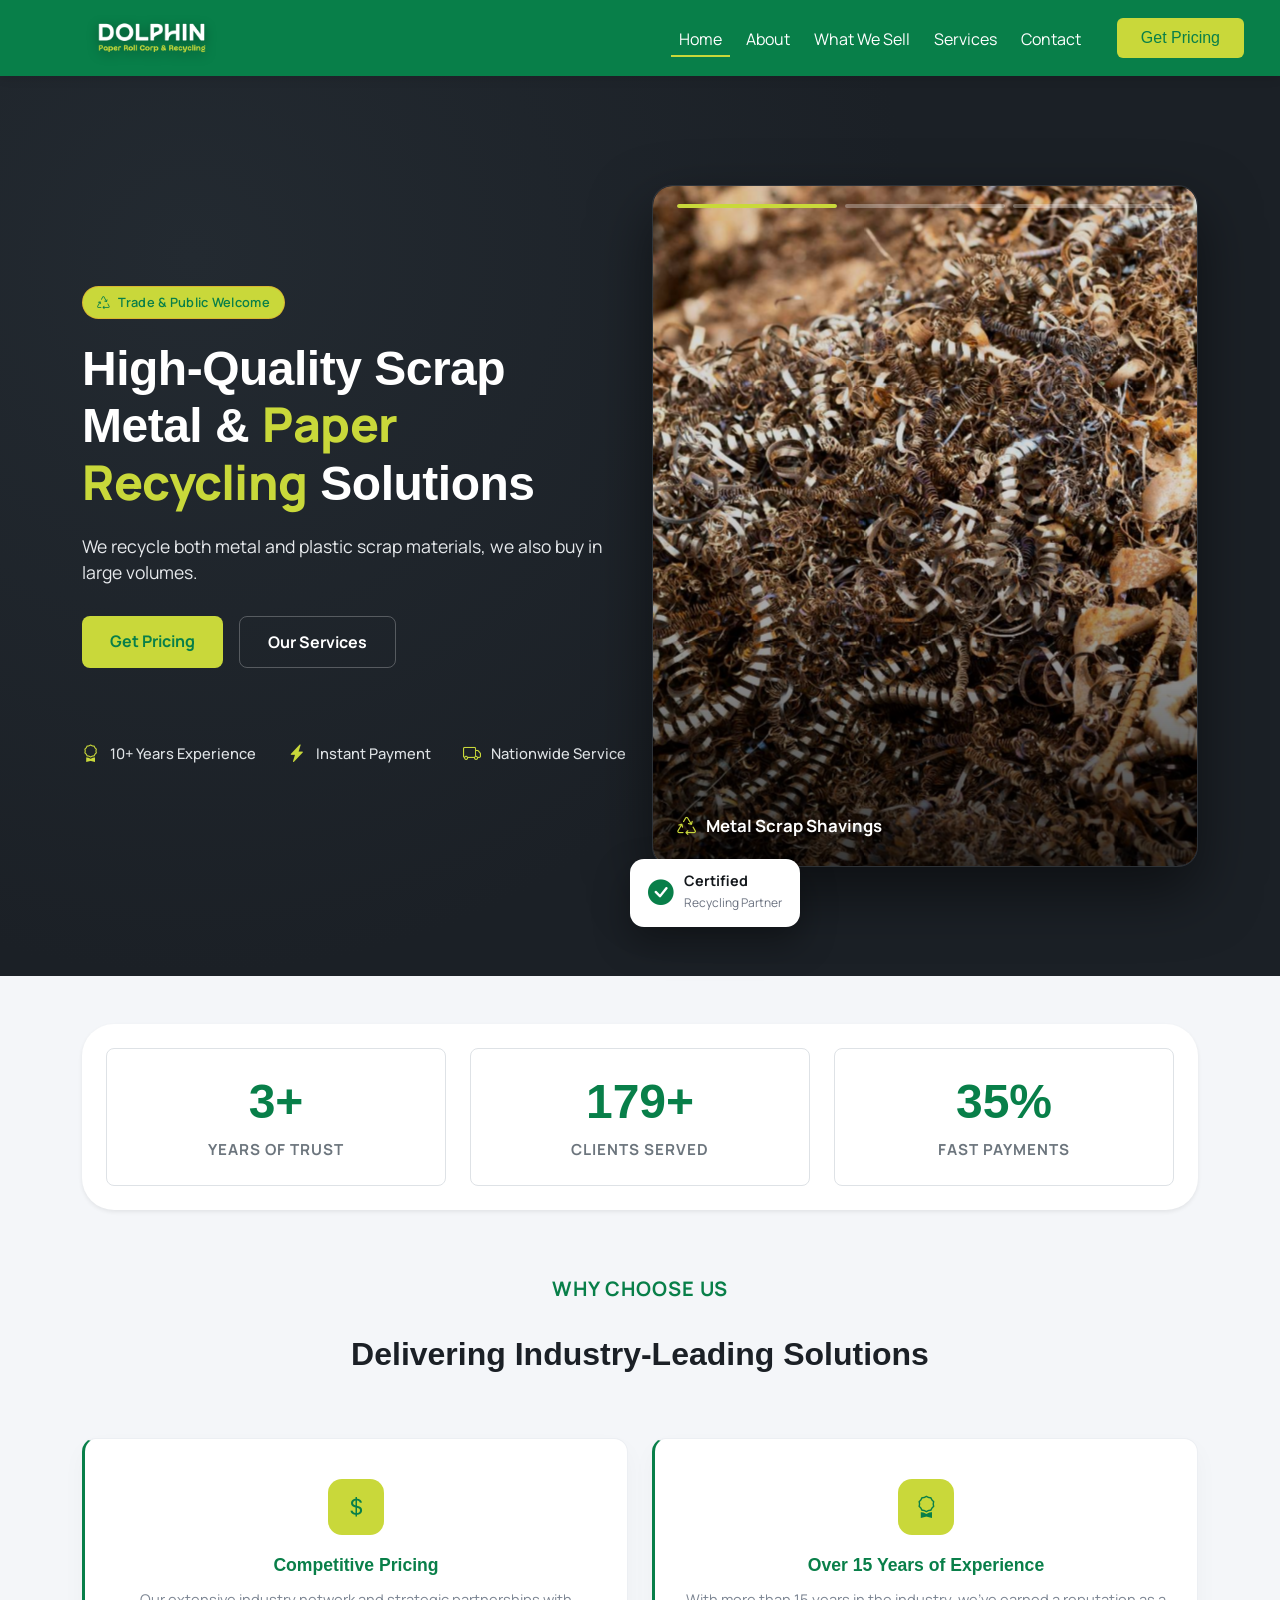
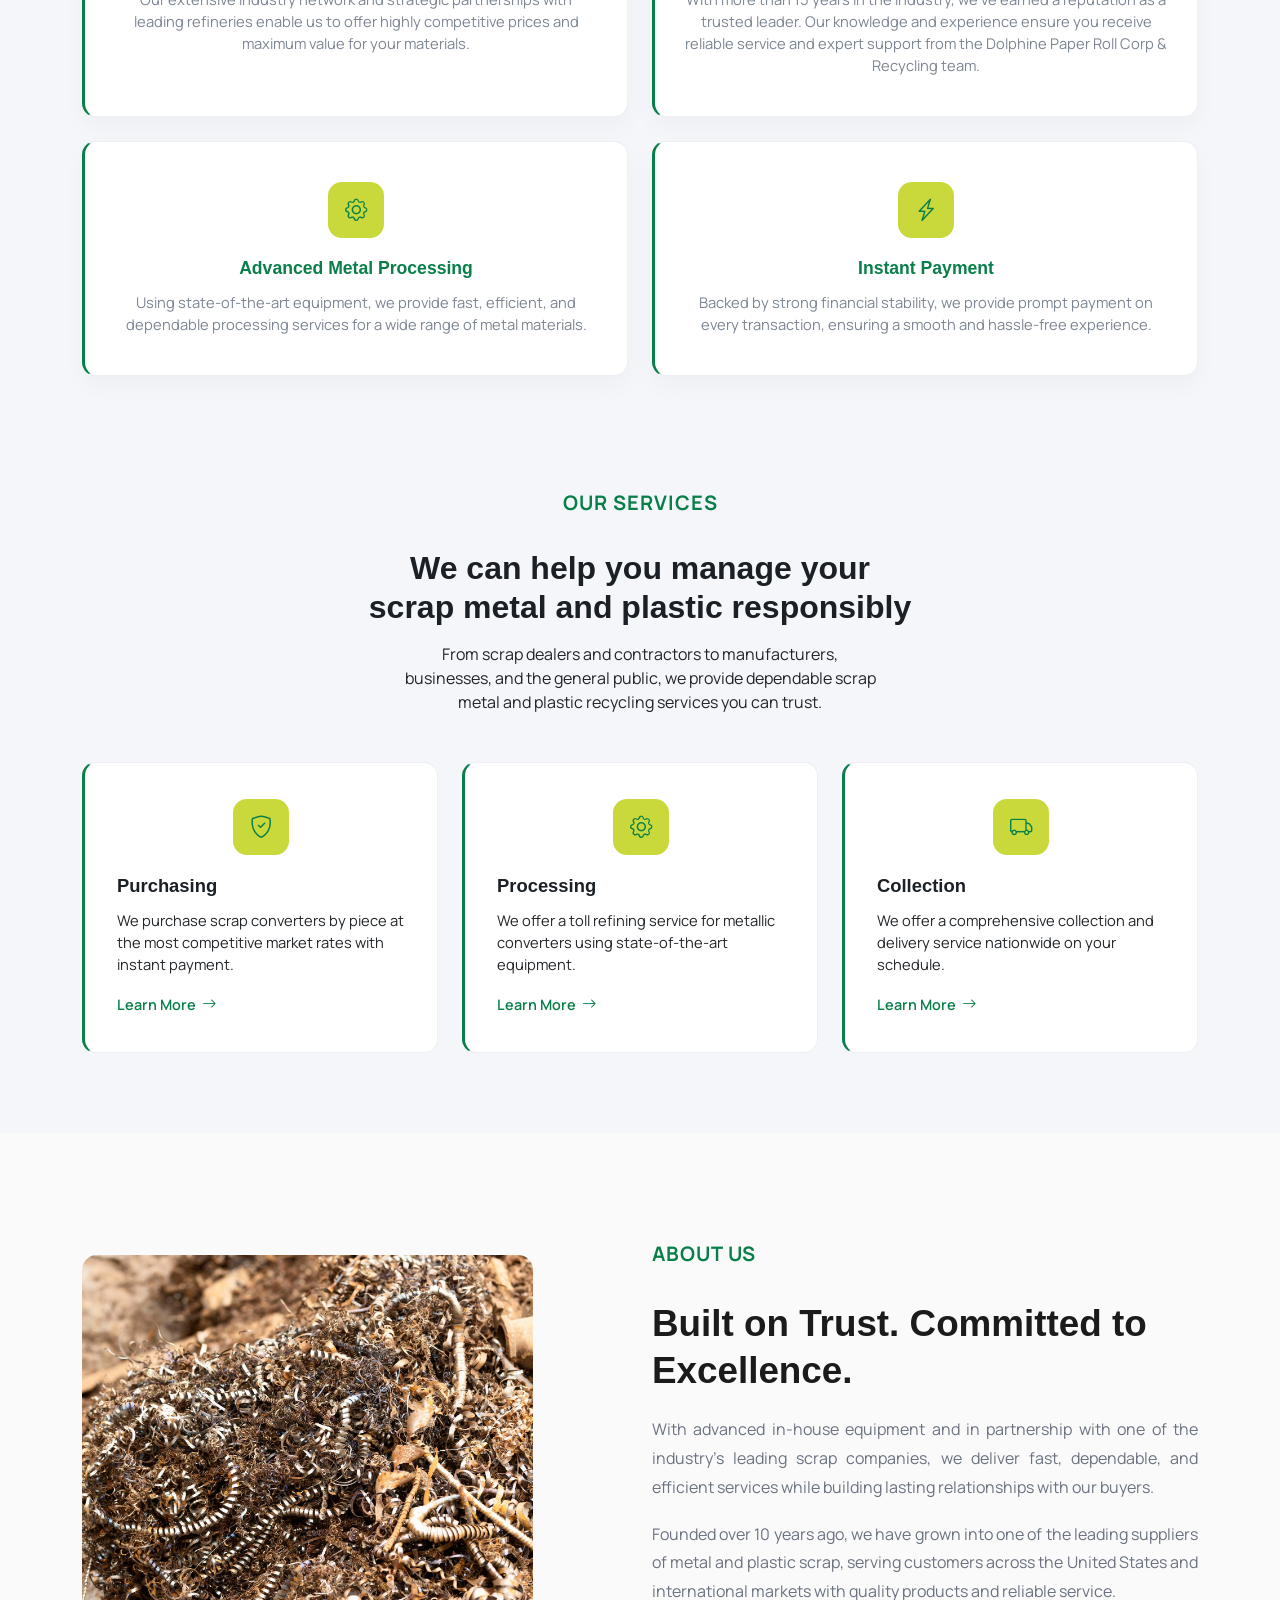
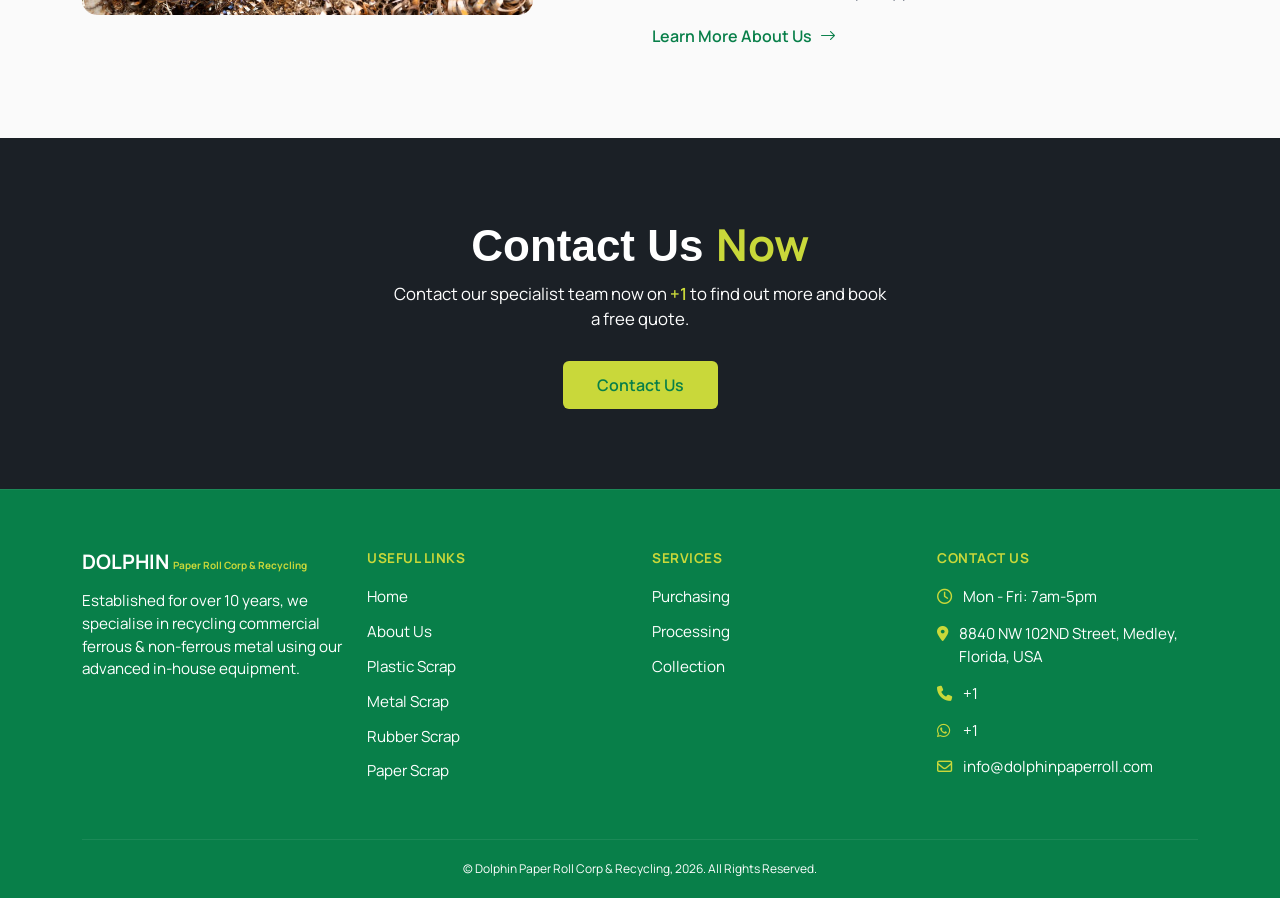
==== commit c27af4ee: "Add files via upload" ====
--- a/index.html
+++ b/index.html
@@ -51,7 +51,7 @@
                     <li class="nav-item"><a class="nav-link" href="services.html">Services</a></li>
                     <li class="nav-item"><a class="nav-link" href="contact.html">Contact</a></li>
                     <li class="nav-item ms-lg-4 mt-3 mt-lg-0">
-                        <button class="btn btn-quote">Get Pricing</button>
+                        <button class="btn btn-quote"><a href="contact.html">Get Pricing</a></button>
                     </li>
                 </ul>
             </div>
@@ -66,7 +66,7 @@
                 <li><a href="wws.html">What We Sell</a></li>
                 <li><a href="services.html">Services</a></li>
                 <li><a href="contact.html">Contact</a></li>
-                <li class="mt-4"><button class="btn btn-quote w-100">Get Pricing</button></li>
+               <a href="contact.html" class="btn btn-quote">Get Pricing</a>
             </ul>
         </div>
 
@@ -98,8 +98,8 @@
                     <!--  <p class="hero-subtext-muted">Open to both Trade and Public.</p> -->
 
                     <div class="hero-buttons py-4">
-                        <a href="#quote" class="btn btn-cta-primary">Get Pricing</a>
-                        <a href="#services" class="btn btn-cta-secondary">Our Services</a>
+                        <a href="contact.html" class="btn btn-cta-primary">Get Pricing</a>
+                        <a href="services.html" class="btn btn-cta-secondary">Our Services</a>
                     </div>
 
                     <div class="hero-stats">
@@ -299,7 +299,8 @@
                         <div class="icon-badge"><i class="bi bi-shield-check"></i></div>
                         <h4>Purchasing</h4>
                         <p>We purchase scrap converters by piece at the most competitive market rates with instant
-                            payment.</p> <a href="#" class="learn-more">Learn More <i class="bi bi-arrow-right"></i></a>
+                            payment.</p> <a href="services.html" class="learn-more">Learn More <i
+                                class="bi bi-arrow-right"></i></a>
                     </div>
                 </div>
                 <div class="col-md-4">
@@ -307,7 +308,7 @@
                         <div class="icon-badge"><i class="bi bi-gear"></i></div>
                         <h4>Processing</h4>
                         <p>We offer a toll refining service for metallic converters using state-of-the-art equipment.
-                        </p> <a href="#" class="learn-more">Learn More <i class="bi bi-arrow-right"></i></a>
+                        </p> <a href="services.html" class="learn-more">Learn More <i class="bi bi-arrow-right"></i></a>
                     </div>
                 </div>
                 <div class="col-md-4">
@@ -315,7 +316,7 @@
                         <div class="icon-badge"><i class="bi bi-truck"></i></div>
                         <h4>Collection</h4>
                         <p>We offer a comprehensive collection and delivery service nationwide on your schedule.</p> <a
-                            href="#" class="learn-more">Learn More <i class="bi bi-arrow-right"></i></a>
+                            href="services.html" class="learn-more">Learn More <i class="bi bi-arrow-right"></i></a>
                     </div>
                 </div>
             </div>
@@ -356,7 +357,7 @@
                         products and reliable service.
                     </p>
 
-                    <a href="#" class="learn-more-link">
+                    <a href="about.html" class="learn-more-link">
                         Learn More About Us
                         <i class="bi bi-arrow-right"></i>
                     </a>
@@ -372,7 +373,7 @@
         <div class="container reveal reveal-scale">
             <h1>Contact Us <span class="highlight">Now</span></h1>
             <p> Contact our specialist team now on <a href="tel:+15053566399">+1</a> to find out more and
-                book a free quote. </p> <a href="#" class="btn btn-contact">Contact Us</a>
+                book a free quote. </p> <a href="contact.html" class="btn btn-contact">Contact Us</a>
         </div>
     </section>
 
@@ -384,26 +385,26 @@
                 <div class="col-md-6 col-lg-3 reveal reveal-up" data-delay="0">
                     <h5 class="brand-name fw-bold mb-3">DOLPHIN <span class="accent">Paper Roll Corp & Recycling</span>
                     </h5>
-                    <p>Established for over 15 years, we specialise in recycling commercial ferrous &amp; non-ferrous
+                    <p>Established for over 10 years, we specialise in recycling commercial ferrous &amp; non-ferrous
                         metal using our advanced in-house equipment.</p>
                 </div>
                 <div class="col-md-6 col-lg-3 reveal reveal-up" data-delay="80">
                     <h6>USEFUL LINKS</h6>
                     <ul>
-                        <li><a href="#">Home</a></li>
-                        <li><a href="#">About Us</a></li>
-                        <li><a href="#">Plastic Scrap</a></li>
-                        <li><a href="#">Metal Scrap</a></li>
-                        <li><a href="#">Rubber Scrap</a></li>
-                        <li><a href="#">Paper Scrap</a></li>
+                        <li><a href="index.html">Home</a></li>
+                        <li><a href="about.html">About Us</a></li>
+                        <li><a href="wws.html">Plastic Scrap</a></li>
+                        <li><a href="wws.html">Metal Scrap</a></li>
+                        <li><a href="wws.html">Rubber Scrap</a></li>
+                        <li><a href="wws.html">Paper Scrap</a></li>
                     </ul>
                 </div>
                 <div class="col-md-6 col-lg-3 reveal reveal-up" data-delay="160">
                     <h6>SERVICES</h6>
                     <ul>
-                        <li><a href="#">Purchasing</a></li>
-                        <li><a href="#">Processing</a></li>
-                        <li><a href="#">Collection</a></li>
+                        <li><a href="services.html">Purchasing</a></li>
+                        <li><a href="services.html">Processing</a></li>
+                        <li><a href="services.html">Collection</a></li>
                     </ul>
                 </div>
                 <div class="col-md-6 col-lg-3 reveal reveal-up" data-delay="240">
@@ -415,7 +416,7 @@
                         </li>
                         <li><i class="fa-solid fa-phone"></i><span>+1</span></li>
                         <li><i class="fa-brands fa-whatsapp"></i><span>+1 </span></li>
-                        <li><i class="fa-regular fa-envelope"></i><span>.com</span></li>
+                        <li><i class="fa-regular fa-envelope"></i><span>info@dolphinpaperroll.com</span></li>
                     </ul>
                 </div>
             </div>
--- a/dolphin.css
+++ b/dolphin.css
@@ -161,6 +161,12 @@
     padding: 8px 24px;
     border-radius: 6px;
     transition: color 0.35s ease, transform 0.25s ease, box-shadow 0.25s ease;
+}
+
+.btn-quote a{
+    text-decoration: none;
+    color: #087F49;
+    font-family: 'Segoe UI', Arial, sans-serif;
 }
 
 .btn-quote::before {
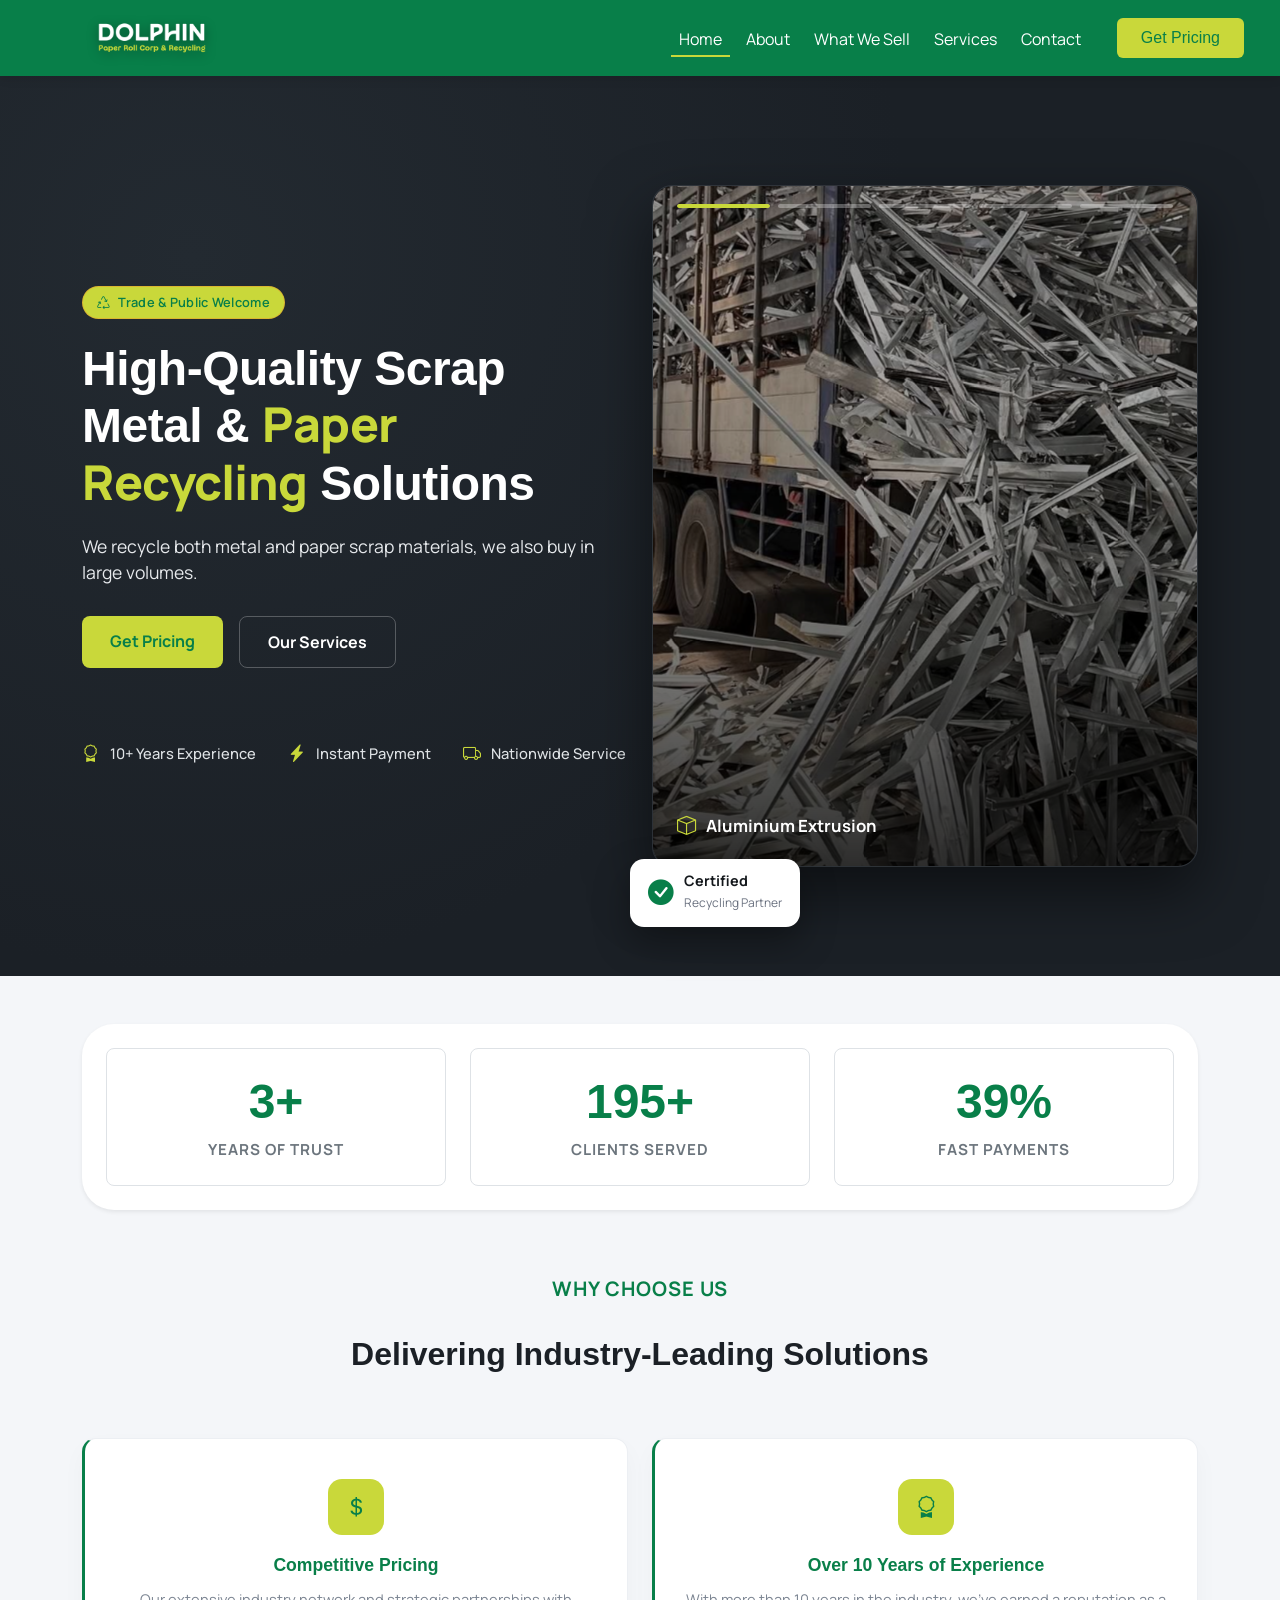
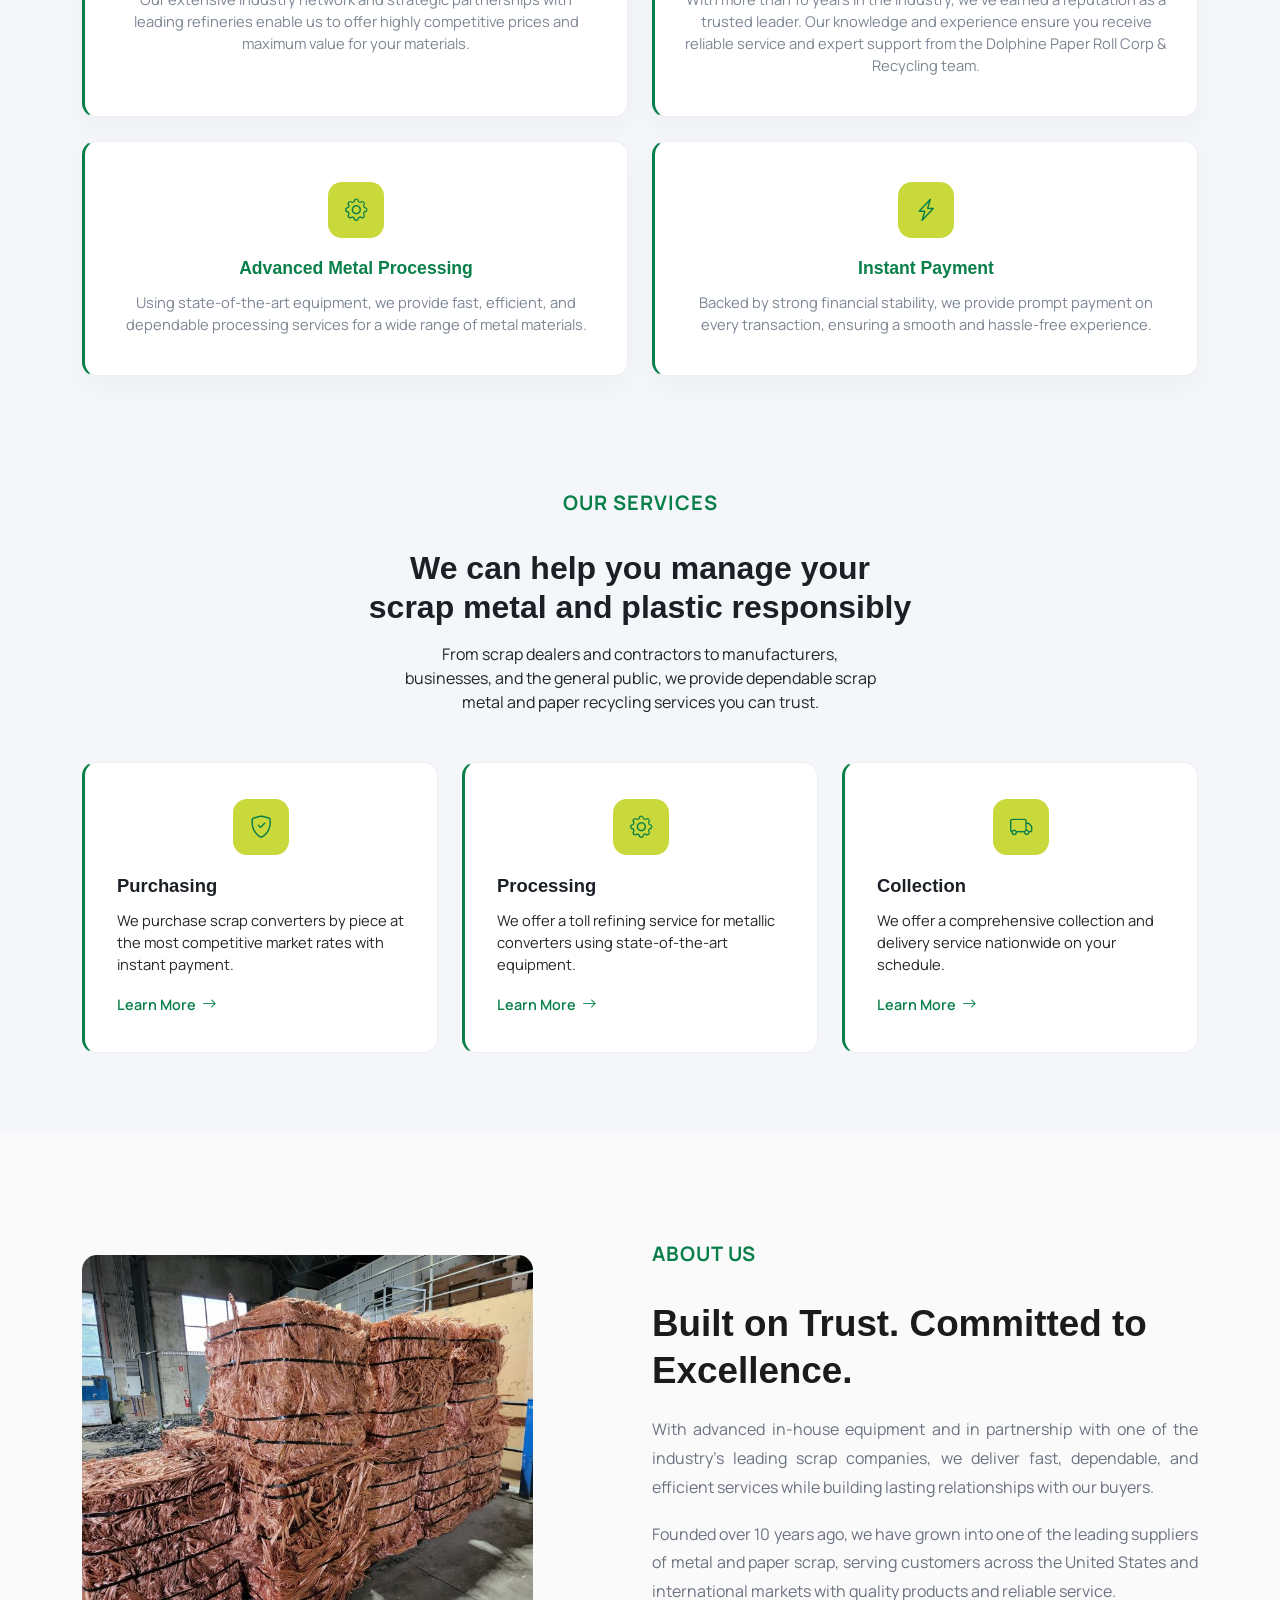
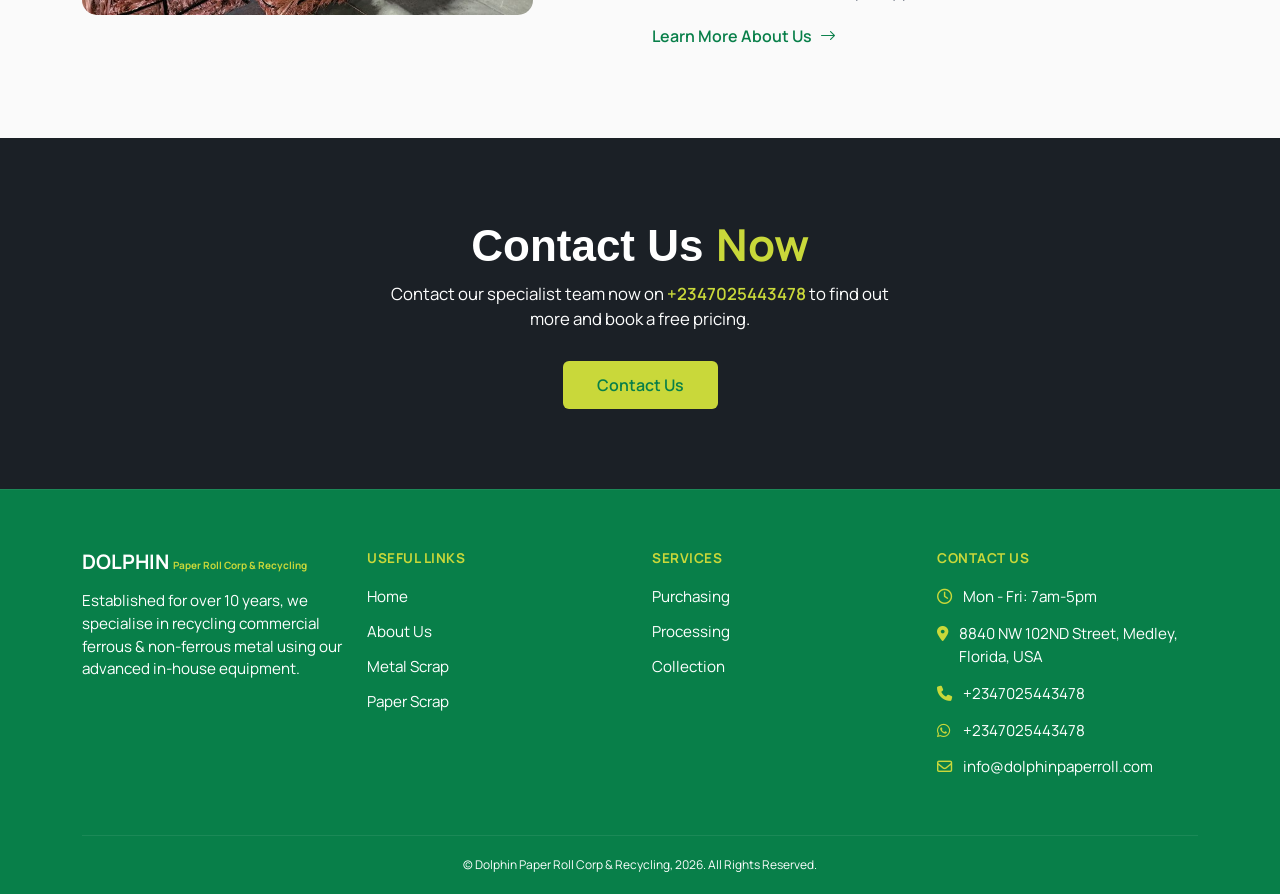
==== commit baf65416: "Add files via upload" ====
--- a/index.html
+++ b/index.html
@@ -66,7 +66,7 @@
                 <li><a href="wws.html">What We Sell</a></li>
                 <li><a href="services.html">Services</a></li>
                 <li><a href="contact.html">Contact</a></li>
-               <a href="contact.html" class="btn btn-quote">Get Pricing</a>
+                <a href="contact.html" class="btn btn-quote">Get Pricing</a>
             </ul>
         </div>
 
@@ -93,7 +93,7 @@
                     </h1>
 
                     <p class="hero-subtext">
-                        We recycle both metal and plastic scrap materials, we also buy in large volumes.
+                        We recycle both metal and paper scrap materials, we also buy in large volumes.
                     </p>
                     <!--  <p class="hero-subtext-muted">Open to both Trade and Public.</p> -->
 
@@ -126,23 +126,37 @@
                             <div class="carousel-inner">
 
                                 <div class="carousel-item active">
-                                    <img src="4.jpg" alt="Scrap metal yard">
+                                    <img src="30.jpg" alt="Aluminium Extrusion">
                                     <div class="slide-caption">
-                                        <i class="bi bi-recycle"></i> Metal Scrap Shavings
+                                        <i class="bi bi-box"></i> Aluminium Extrusion
                                     </div>
                                 </div>
 
                                 <div class="carousel-item">
-                                    <img src="2.jpg" alt="Recycling truck loading scrap">
+                                    <img src="19.jpg" alt="HMS Scrap">
                                     <div class="slide-caption">
-                                        <i class="bi bi-truck"></i>Scrap Collection
+                                        <i class="bi bi-hammer"></i> HMS Scrap
                                     </div>
                                 </div>
 
                                 <div class="carousel-item">
-                                    <img src="3.jpg" alt="Plastic recycling bales">
+                                    <img src="12.jpg" alt="Baled Metal Scrap">
                                     <div class="slide-caption">
-                                        <i class="bi bi-arrow-repeat"></i> Metal Recycling
+                                        <i class="bi bi-stack"></i> Baled Metal Scrap
+                                    </div>
+                                </div>
+
+                                <div class="carousel-item">
+                                    <img src="34.jpg" alt="Copper Wire Scrap">
+                                    <div class="slide-caption">
+                                        <i class="bi bi-lightning-charge"></i> Copper Wire Scrap
+                                    </div>
+                                </div>
+
+                                <div class="carousel-item">
+                                    <img src="35.jpg" alt="Baled Cardboard">
+                                    <div class="slide-caption">
+                                        <i class="bi bi-file-earmark"></i> Baled Cardboard
                                     </div>
                                 </div>
 
@@ -156,6 +170,10 @@
                                     aria-label="Slide 2"><span></span></button>
                                 <button type="button" data-bs-target="#heroCarousel" data-bs-slide-to="2"
                                     aria-label="Slide 3"><span></span></button>
+                                <button type="button" data-bs-target="#heroCarousel" data-bs-slide-to="3"
+                                    aria-label="Slide 3"><span></span></button>
+                                <button type="button" data-bs-target="#heroCarousel" data-bs-slide-to="4"
+                                    aria-label="Slide 3"><span></span></button>
                             </div>
                         </div>
 
@@ -255,8 +273,8 @@
                 <div class="col-md-6">
                     <div class="feature-card">
                         <div class="icon-badge"><i class="bi bi-award"></i></div>
-                        <h4>Over 15 Years of Experience</h4>
-                        <p>With more than 15 years in the industry, we've earned a reputation as a trusted leader. Our
+                        <h4>Over 10 Years of Experience</h4>
+                        <p>With more than 10 years in the industry, we've earned a reputation as a trusted leader. Our
                             knowledge and experience ensure you receive reliable service and expert support from the
                             Dolphine Paper Roll Corp & Recycling team.</p>
                     </div>
@@ -291,7 +309,7 @@
                 <div class="eyebro py-3">Our Services</div>
                 <h2 class="section-title">We can help you manage your<br>scrap metal and plastic responsibly</h2>
                 <p class="lead-sub mt-3">From scrap dealers and contractors to manufacturers, businesses, and the
-                    general public, we provide dependable scrap metal and plastic recycling services you can trust.</p>
+                    general public, we provide dependable scrap metal and paper recycling services you can trust.</p>
             </div>
             <div class="row g-4">
                 <div class="col-md-4">
@@ -334,7 +352,7 @@
 
                 <div class="col-lg-5">
                     <div class="about-image">
-                        <img src="4.jpg" alt="Worker sorting scrap metal in a recycling facility">
+                        <img src="34.jpg" alt="Worker sorting scrap metal in a recycling facility">
                     </div>
                 </div>
 
@@ -352,7 +370,7 @@
                     </p>
 
                     <p class="about-text">
-                        Founded over 10 years ago, we have grown into one of the leading suppliers of metal and plastic
+                        Founded over 10 years ago, we have grown into one of the leading suppliers of metal and paper
                         scrap, serving customers across the United States and international markets with quality
                         products and reliable service.
                     </p>
@@ -372,8 +390,8 @@
     <section class="cta-section">
         <div class="container reveal reveal-scale">
             <h1>Contact Us <span class="highlight">Now</span></h1>
-            <p> Contact our specialist team now on <a href="tel:+15053566399">+1</a> to find out more and
-                book a free quote. </p> <a href="contact.html" class="btn btn-contact">Contact Us</a>
+            <p> Contact our specialist team now on <a href="tel:+2347025443478">+2347025443478</a> to find out more and
+                book a free pricing. </p> <a href="contact.html" class="btn btn-contact">Contact Us</a>
         </div>
     </section>
 
@@ -393,9 +411,7 @@
                     <ul>
                         <li><a href="index.html">Home</a></li>
                         <li><a href="about.html">About Us</a></li>
-                        <li><a href="wws.html">Plastic Scrap</a></li>
                         <li><a href="wws.html">Metal Scrap</a></li>
-                        <li><a href="wws.html">Rubber Scrap</a></li>
                         <li><a href="wws.html">Paper Scrap</a></li>
                     </ul>
                 </div>
@@ -414,8 +430,8 @@
                         <li><i class="fa-solid fa-location-dot"></i><span>8840 NW 102ND Street, Medley, Florida,
                                 USA</span>
                         </li>
-                        <li><i class="fa-solid fa-phone"></i><span>+1</span></li>
-                        <li><i class="fa-brands fa-whatsapp"></i><span>+1 </span></li>
+                        <li><i class="fa-solid fa-phone"></i><span>+2347025443478</span></li>
+                        <li><i class="fa-brands fa-whatsapp"></i><span>+2347025443478 </span></li>
                         <li><i class="fa-regular fa-envelope"></i><span>info@dolphinpaperroll.com</span></li>
                     </ul>
                 </div>
--- a/dolphin.css
+++ b/dolphin.css
@@ -289,6 +289,13 @@
 .mobile-nav-links a:hover::after,
 .mobile-nav-links a.active::after {
     width: 100%;
+}
+
+/* Keep the Get Pricing button's own colors/behaviour even though
+   it's an <a> living inside .mobile-nav-links */
+.mobile-nav-links .btn-quote {
+    color: #087f49;
+    background-color: #c9d83a;
 }
 
 @media (min-width: 992px) {
@@ -476,7 +483,7 @@
     width: 100%;
     height: 100%;
     object-fit: cover;
-    filter: brightness(0.85) saturate(1.05);
+    filter: brightness(0.75) saturate(1.05);
     transform: scale(1.08);
     animation: kenburns 6s ease-in-out forwards;
 }
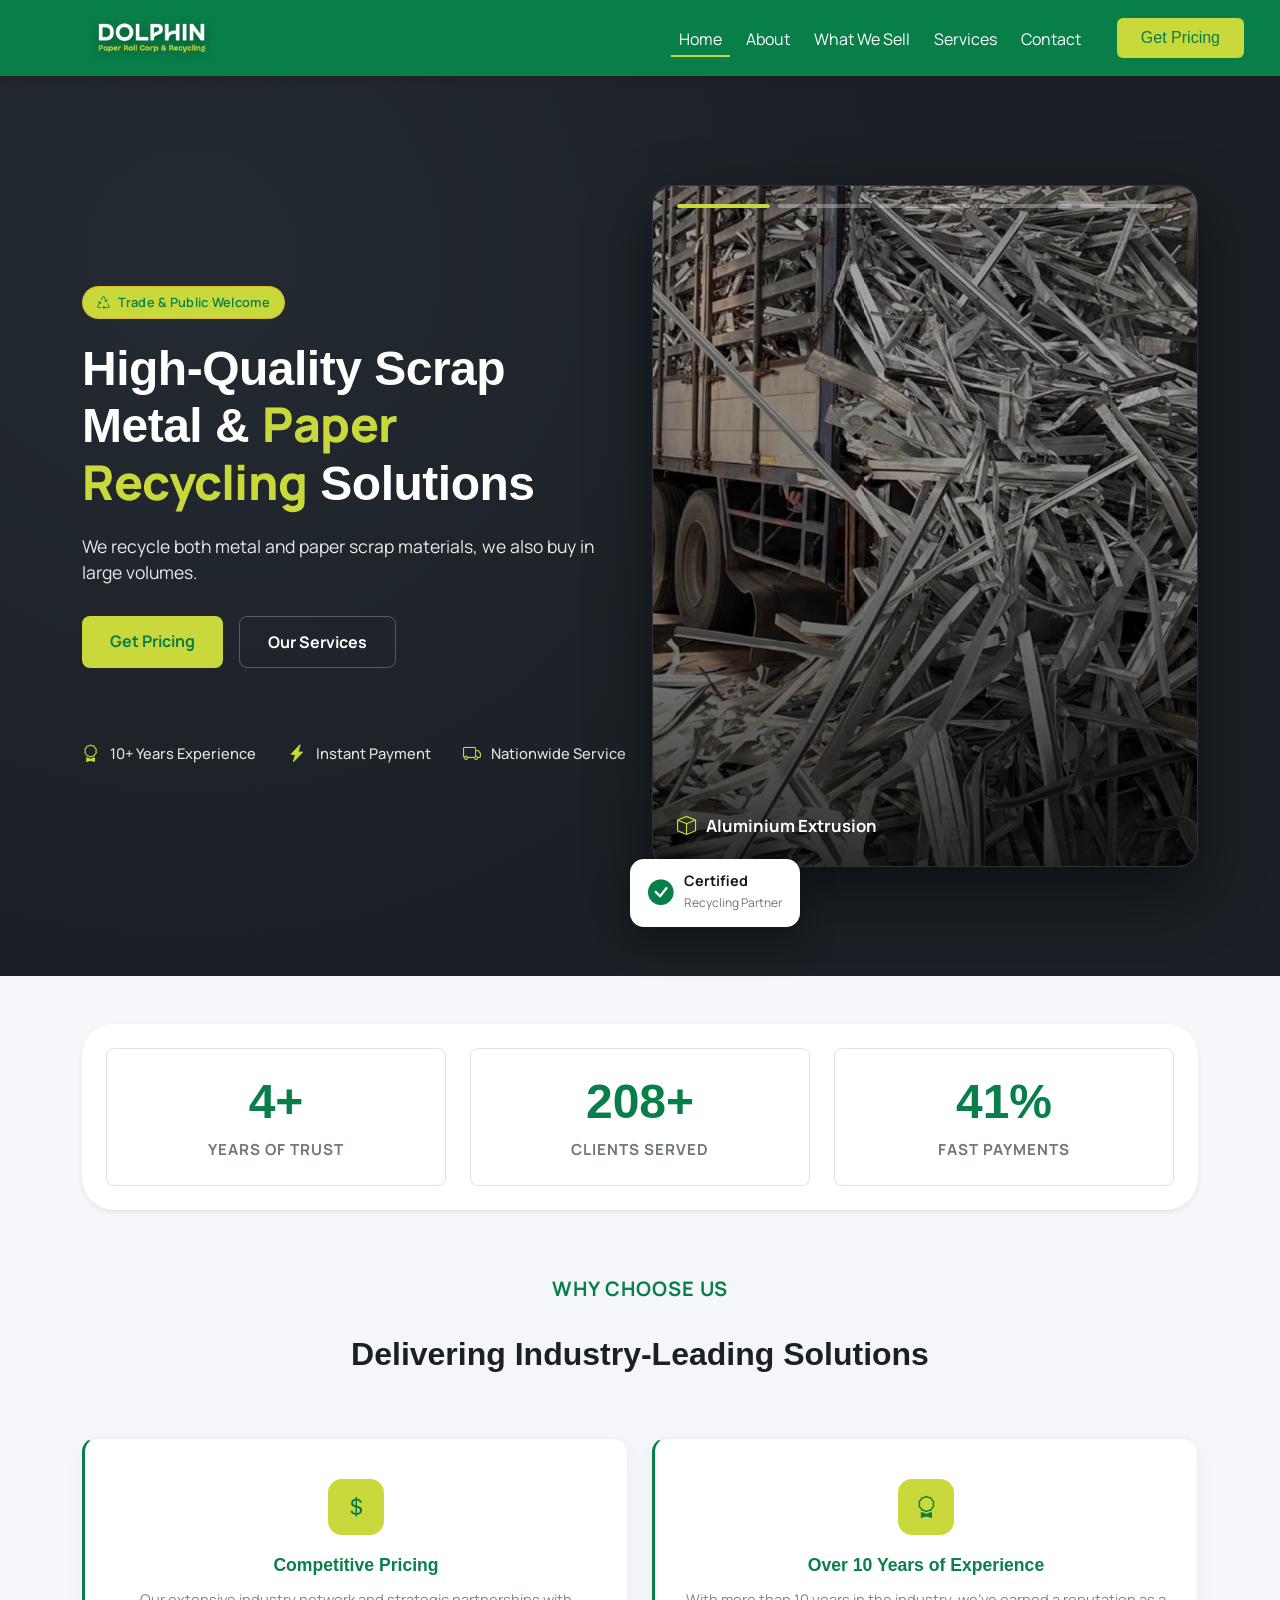
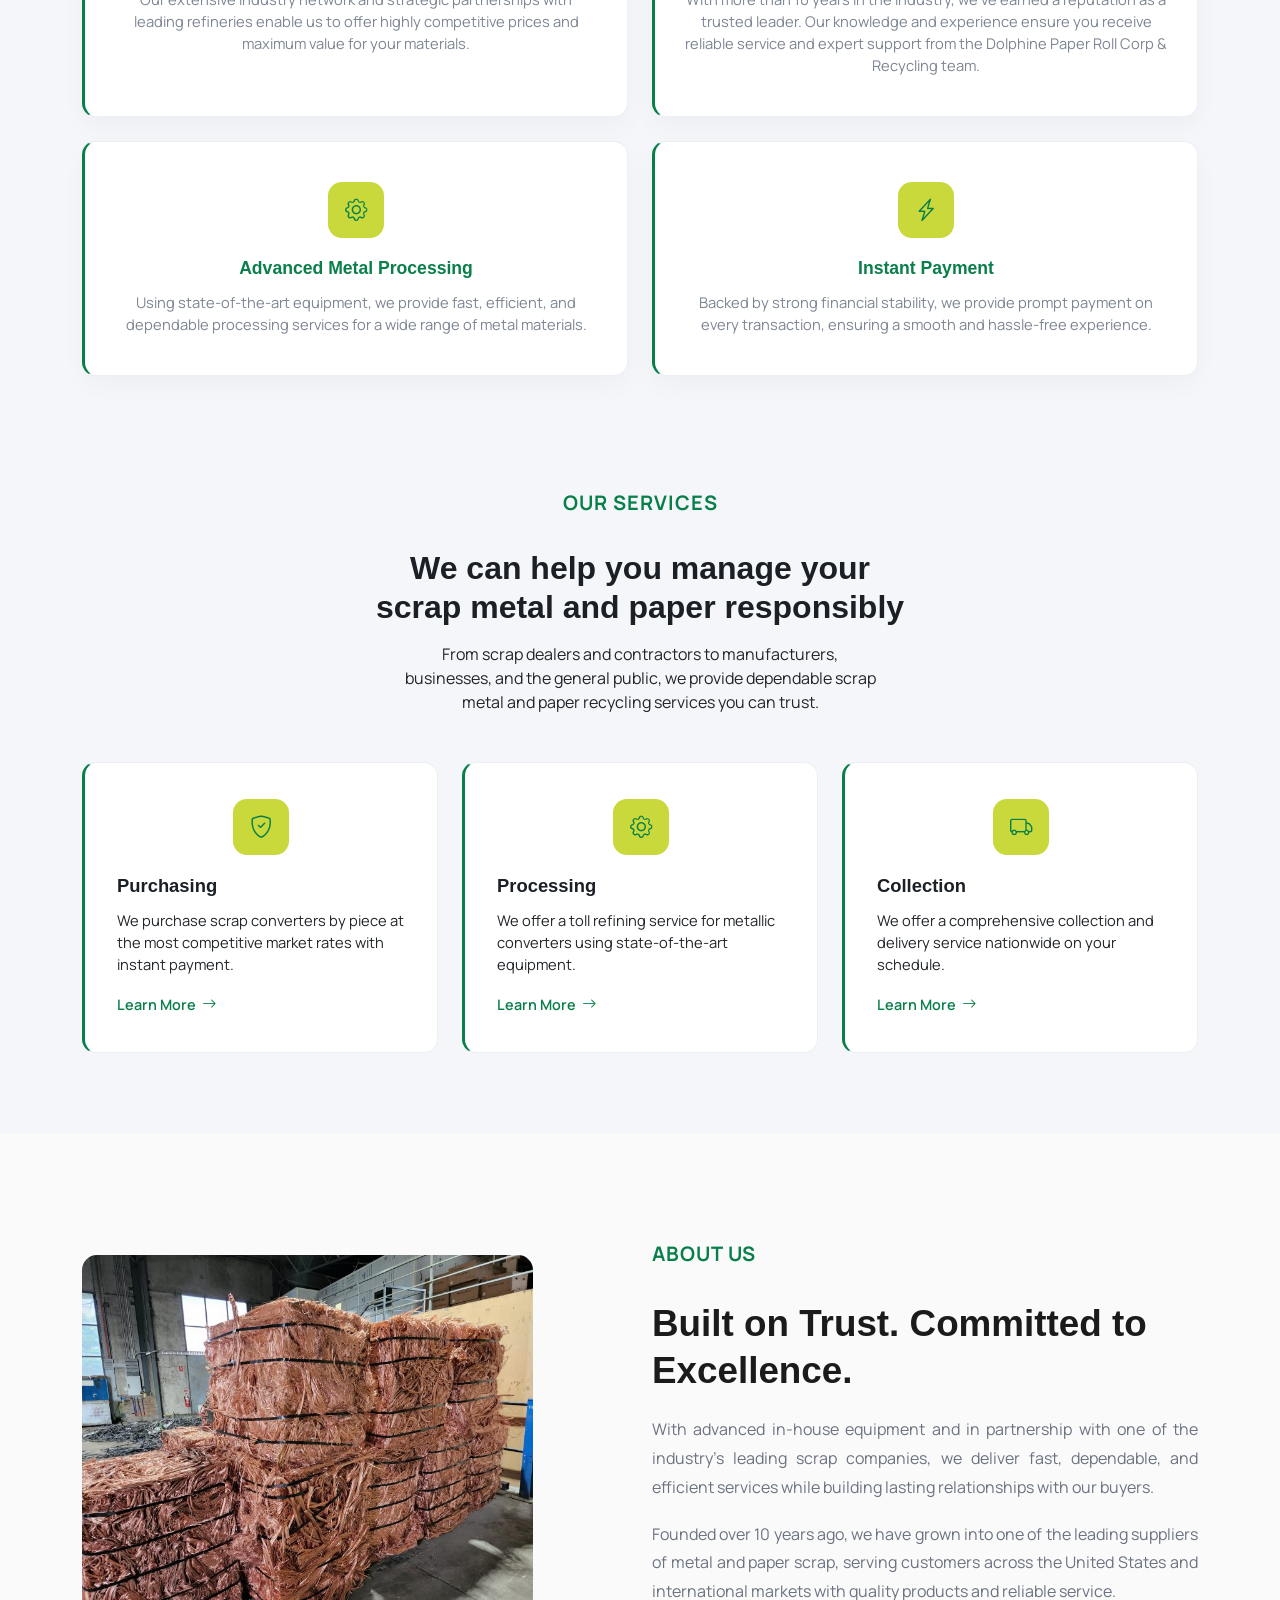
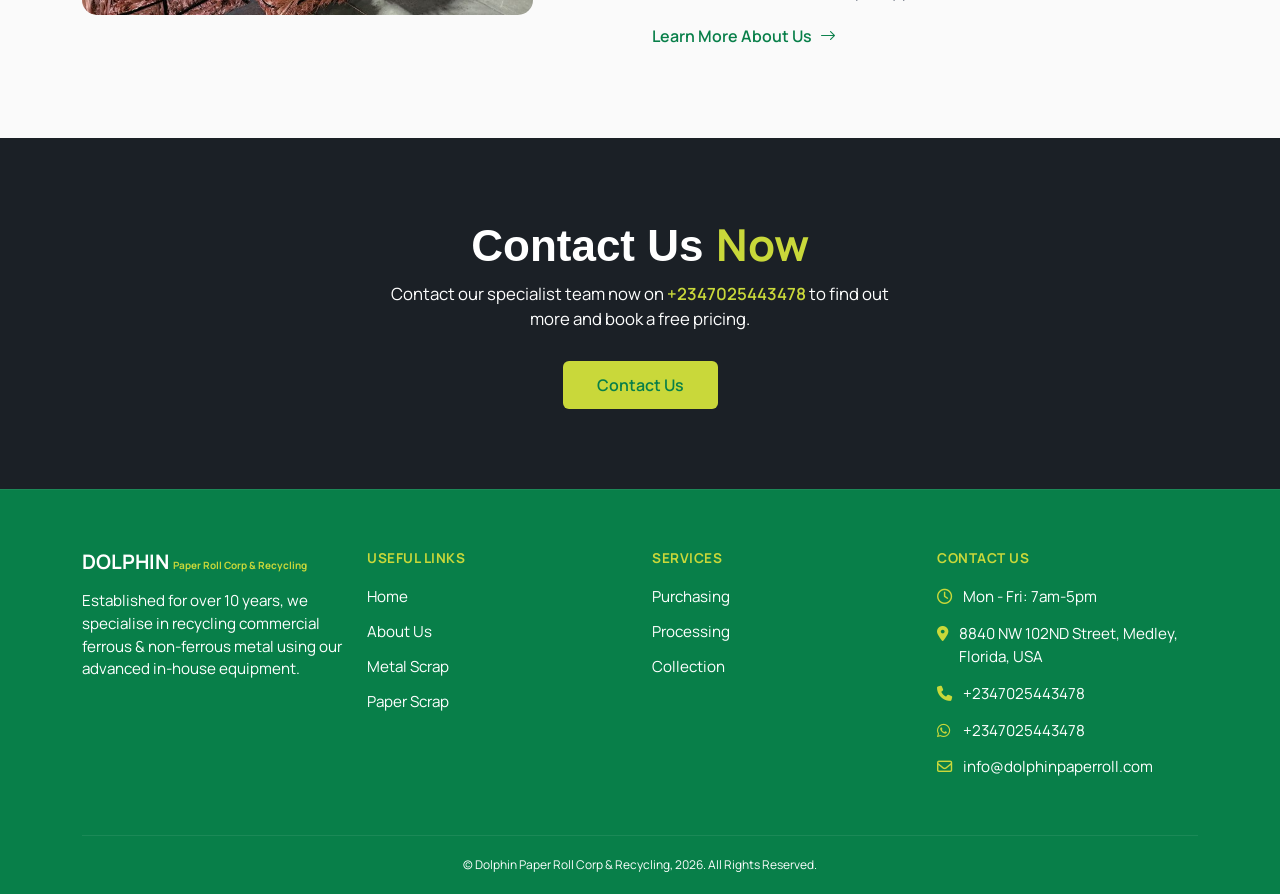
==== commit 4f211bbd: "Update index.html" ====
--- a/index.html
+++ b/index.html
@@ -307,7 +307,7 @@
         <div class="container">
             <div class="text-center mb-5">
                 <div class="eyebro py-3">Our Services</div>
-                <h2 class="section-title">We can help you manage your<br>scrap metal and plastic responsibly</h2>
+                <h2 class="section-title">We can help you manage your<br>scrap metal and paper responsibly</h2>
                 <p class="lead-sub mt-3">From scrap dealers and contractors to manufacturers, businesses, and the
                     general public, we provide dependable scrap metal and paper recycling services you can trust.</p>
             </div>
